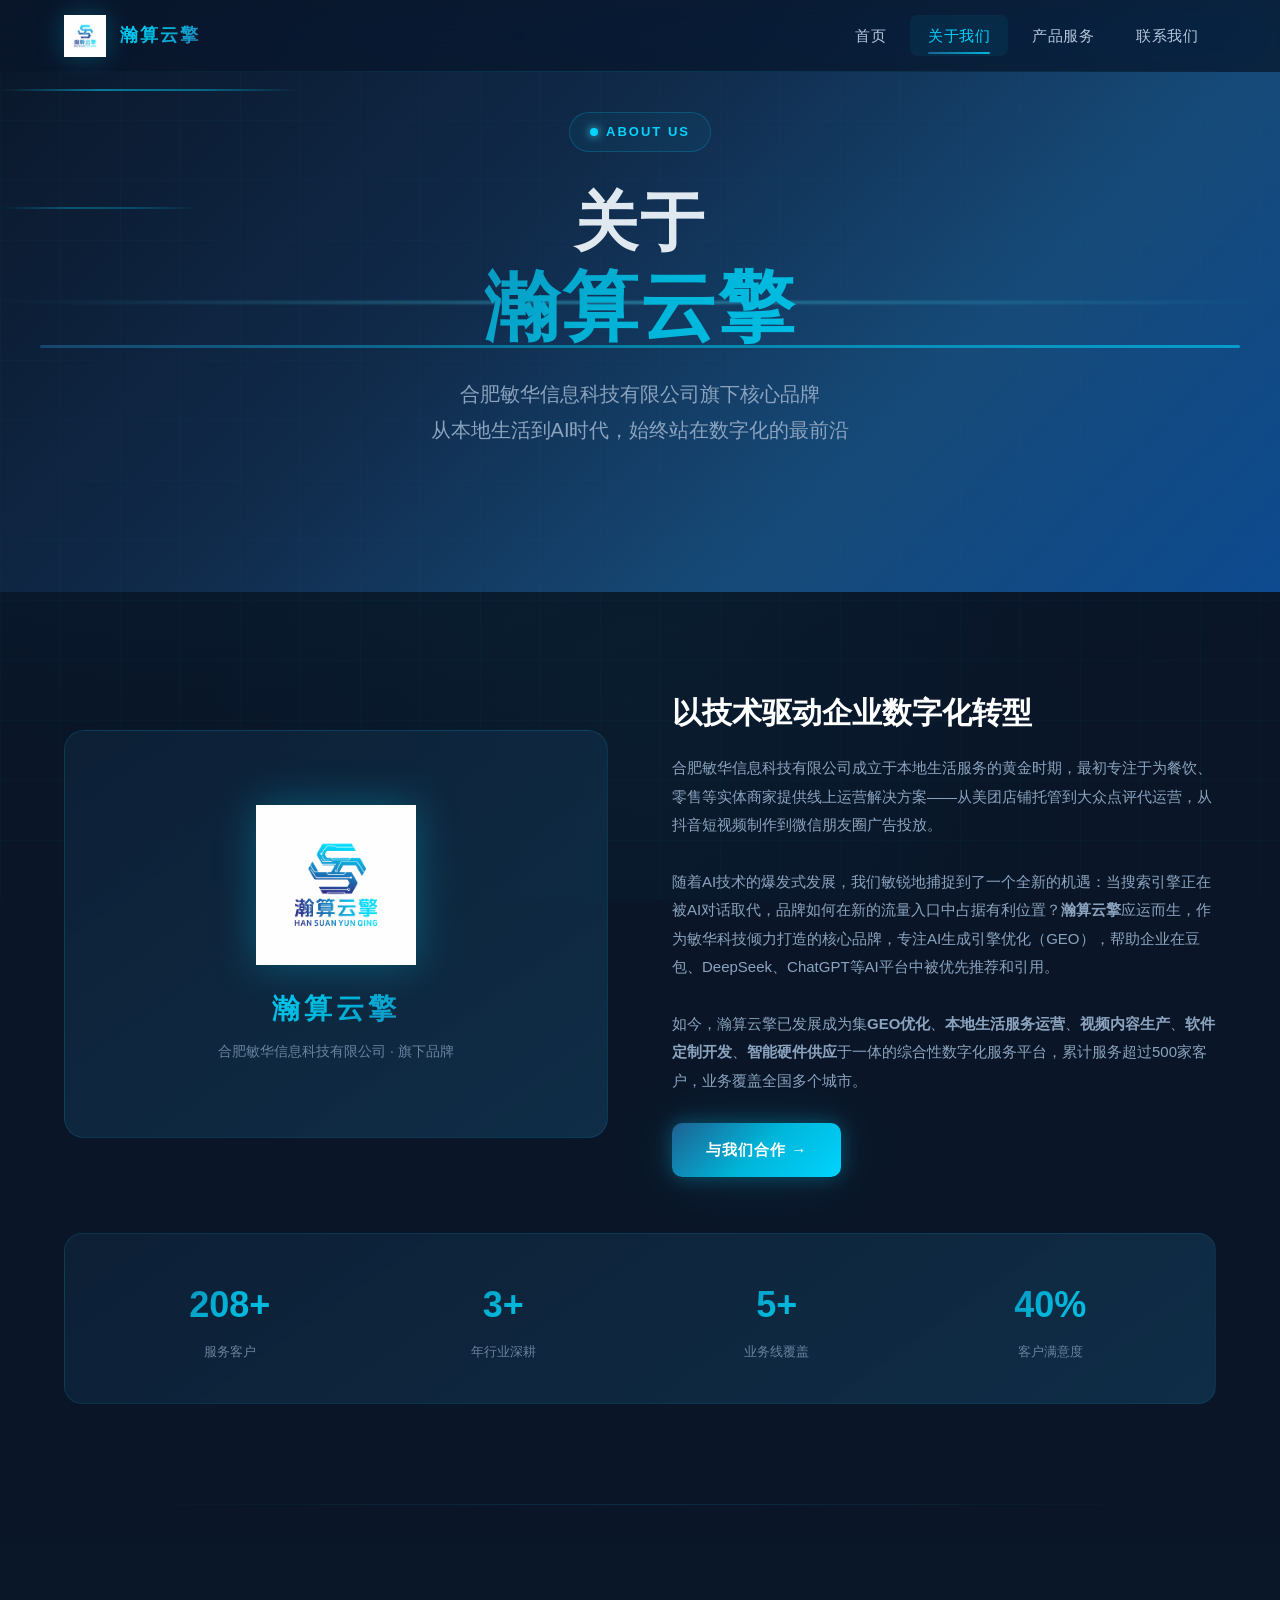
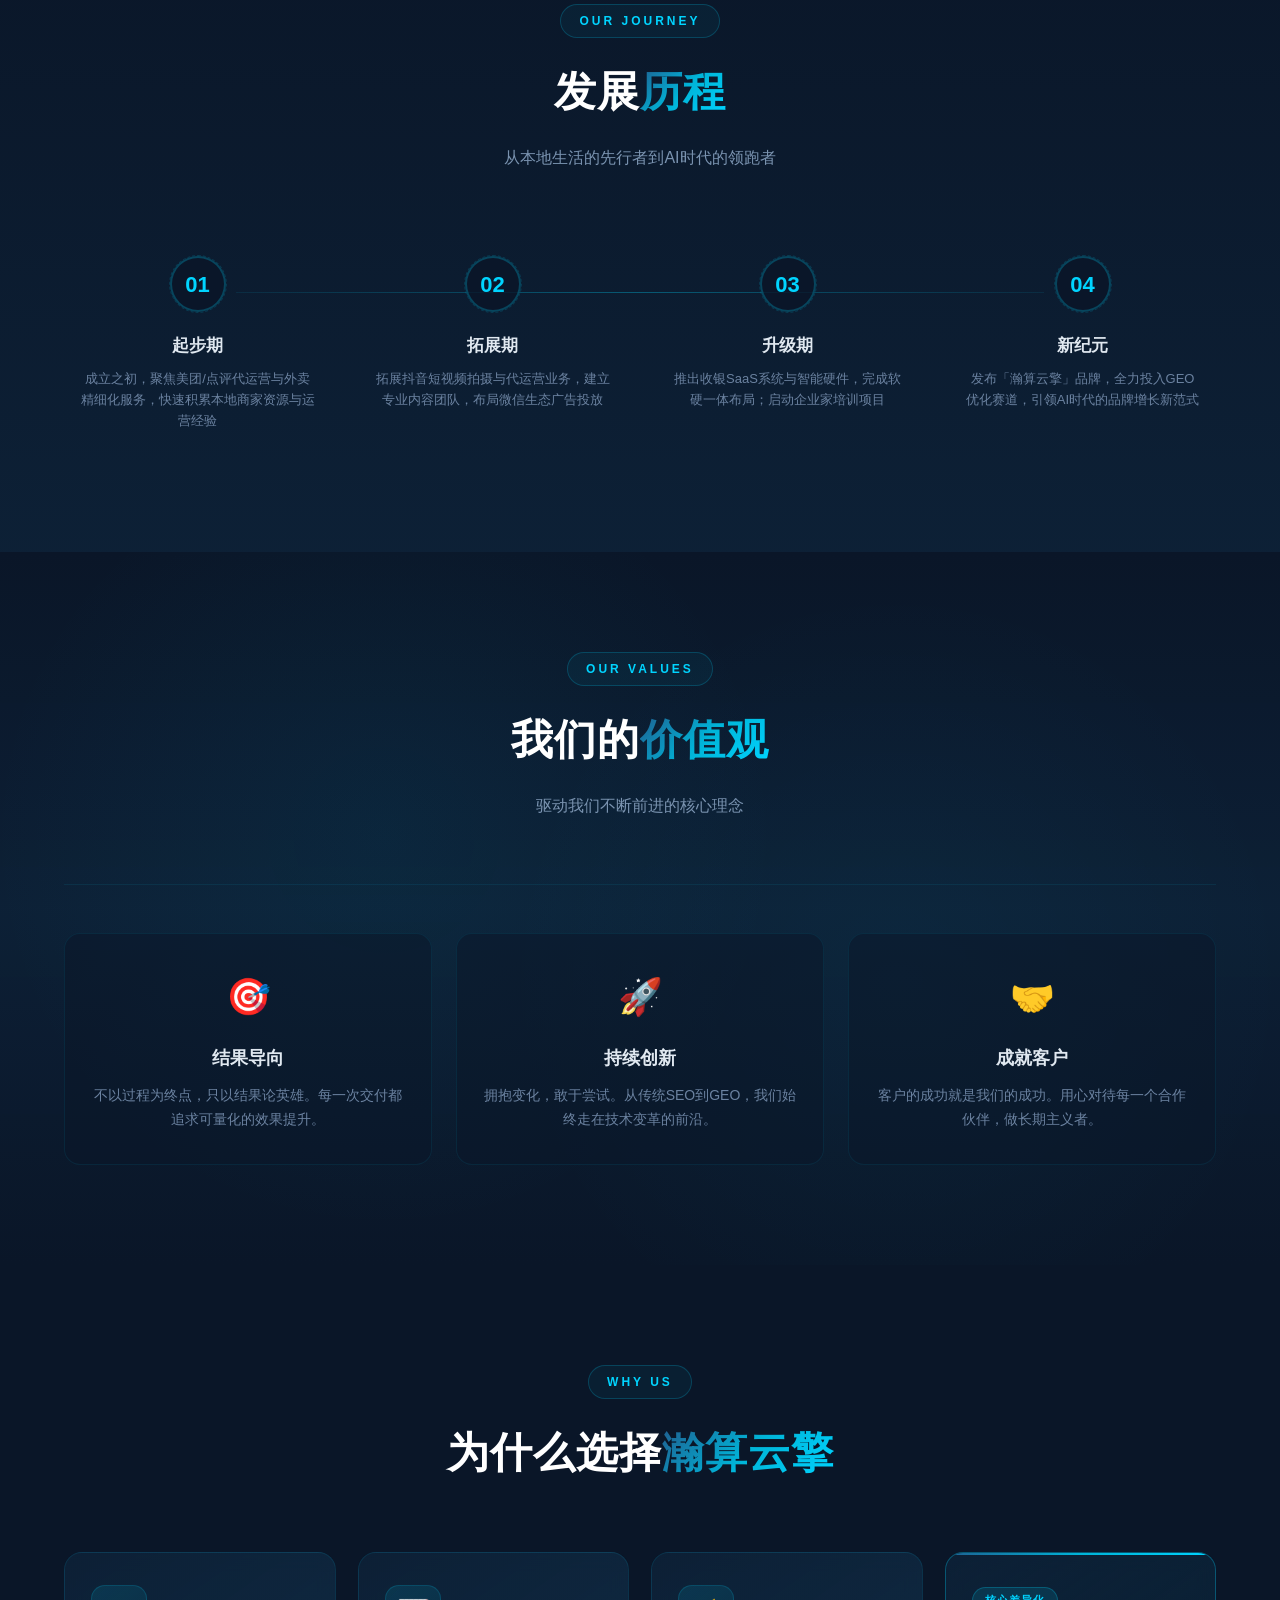
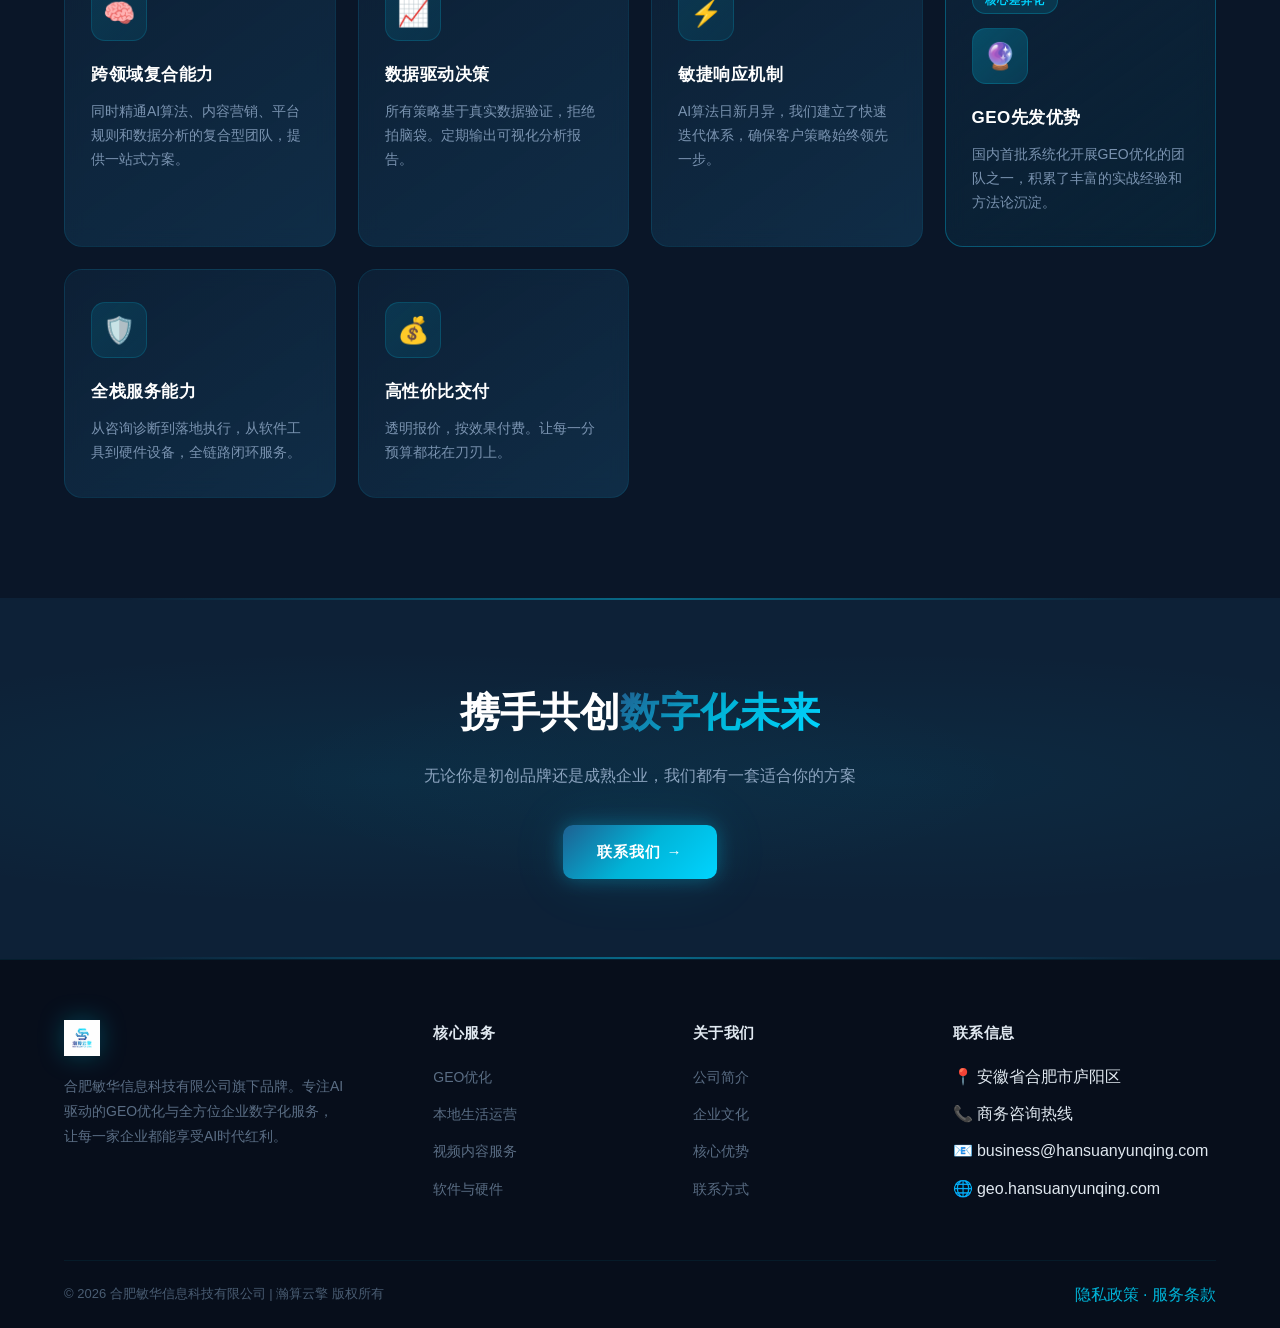
==== about.html @ 736f1396 "feat: 瀚算云擎官网 v2 - 渐变蓝科技感全面重构" ====
<!DOCTYPE html>
<html lang="zh-CN">
<head>
  <meta charset="UTF-8">
  <meta name="viewport" content="width=device-width, initial-scale=1.0">
  <title>关于我们 - 瀚算云擎 | 合肥敏华信息科技有限公司</title>
  <meta name="description" content="了解瀚算云擎——合肥敏华信息科技旗下品牌，专注GEO优化与数字化服务，深耕本地生活服务8年+。">
  <link rel="stylesheet" href="styles.css">
</head>
<body>

<!-- ========== 导航栏 ========== -->
<nav class="navbar" id="navbar">
  <div class="nav-inner">
    <a href="index.html" class="logo-group">
      <img src="logo.jpg" alt="瀚算云擎LOGO" class="logo-img">
      <span class="logo-text">瀚算云擎</span>
    </a>
    <ul class="nav-links" id="navLinks">
      <li><a href="index.html">首页</a></li>
      <li><a href="about.html" class="active">关于我们</a></li>
      <li><a href="services.html">产品服务</a></li>
      <li><a href="contact.html">联系我们</a></li>
    </ul>
    <button class="mobile-toggle" id="mobileToggle" aria-label="菜单">
      <span></span><span></span><span></span>
    </button>
  </div>
</nav>

<!-- ========== 页面 Hero ========== -->
<section class="hero" style="min-height:50vh;padding-top:var(--nav-height);padding-bottom:60px;">
  <div class="hero-beam"></div><div class="hero-beam"></div>
  <div class="hero-scanline"></div>
  <div class="container hero-content">
    <div class="hero-badge">About Us</div>
    <h1 class="hero-title">关于<span class="highlight">瀚算云擎</span></h1>
    <p class="hero-subtitle">合肥敏华信息科技有限公司旗下核心品牌<br>从本地生活到AI时代，始终站在数字化的最前沿</p>
  </div>
</section>

<!-- ========== 公司介绍 ========== -->
<section class="section">
  <div class="container">
    <div class="about-intro animate-in">
      <!-- 品牌视觉 -->
      <div class="about-visual">
        <div class="about-logo-display">
          <img src="logo.jpg" alt="瀚算云擎LOGO" class="about-logo-img">
          <div class="about-brand-name">瀚算云擎</div>
          <p class="about-company">合肥敏华信息科技有限公司 · 旗下品牌</p>
        </div>
      </div>

      <!-- 公司介绍文字 -->
      <div class="about-text">
        <h3>以技术驱动企业<span>数字化转型</span></h3>
        <p>合肥敏华信息科技有限公司成立于本地生活服务的黄金时期，最初专注于为餐饮、零售等实体商家提供线上运营解决方案——从美团店铺托管到大众点评代运营，从抖音短视频制作到微信朋友圈广告投放。</p>
        <p>随着AI技术的爆发式发展，我们敏锐地捕捉到了一个全新的机遇：当搜索引擎正在被AI对话取代，品牌如何在新的流量入口中占据有利位置？<strong>瀚算云擎</strong>应运而生，作为敏华科技倾力打造的核心品牌，专注AI生成引擎优化（GEO），帮助企业在豆包、DeepSeek、ChatGPT等AI平台中被优先推荐和引用。</p>
        <p>如今，瀚算云擎已发展成为集<strong>GEO优化</strong>、<strong>本地生活服务运营</strong>、<strong>视频内容生产</strong>、<strong>软件定制开发</strong>、<strong>智能硬件供应</strong>于一体的综合性数字化服务平台，累计服务超过500家客户，业务覆盖全国多个城市。</p>
        <a href="contact.html" class="btn btn-primary">与我们合作 →</a>
      </div>
    </div>

    <!-- 核心优势数据 -->
    <div class="data-bar animate-in">
      <div class="data-item">
        <div class="data-num">500+</div>
        <div class="data-label">服务客户</div>
      </div>
      <div class="data-item">
        <div class="data-num">8+</div>
        <div class="data-label">年行业深耕</div>
      </div>
      <div class="data-item">
        <div class="data-num">12+</div>
        <div class="data-label">业务线覆盖</div>
      </div>
      <div class="data-item">
        <div class="data-num">98%</div>
        <div class="data-label">客户满意度</div>
      </div>
    </div>
  </div>
</section>

<!-- === 发展历程 === -->
<section class="section process-section" id="history">
  <div class="container">
    <div class="section-header animate-in">
      <span class="section-tag">Our Journey</span>
      <h2 class="section-title">发展<span>历程</span></h2>
      <p class="section-desc">从本地生活的先行者到AI时代的领跑者</p>
    </div>

    <div class="process-steps animate-in">
      <div class="process-step">
        <div class="step-num"><span class="num-bg"></span>01</div>
        <h4>起步期</h4>
        <p>成立之初，聚焦美团/点评代运营与外卖精细化服务，快速积累本地商家资源与运营经验</p>
      </div>
      <div class="process-step">
        <div class="step-num"><span class="num-bg"></span>02</div>
        <h4>拓展期</h4>
        <p>拓展抖音短视频拍摄与代运营业务，建立专业内容团队，布局微信生态广告投放</p>
      </div>
      <div class="process-step">
        <div class="step-num"><span class="num-bg"></span>03</div>
        <h4>升级期</h4>
        <p>推出收银SaaS系统与智能硬件，完成软硬一体布局；启动企业家培训项目</p>
      </div>
      <div class="process-step">
        <div class="step-num"><span class="num-bg"></span>04</div>
        <h4>新纪元</h4>
        <p>发布「瀚算云擎」品牌，全力投入GEO优化赛道，引领AI时代的品牌增长新范式</p>
      </div>
    </div>
  </div>
</section>

<!-- === 企业文化 === -->
<section class="section geo-section" id="values">
  <div class="container">
    <div class="section-header animate-in">
      <span class="section-tag">Our Values</span>
      <h2 class="section-title">我们的<span>价值观</span></h2>
      <p class="section-desc">驱动我们不断前进的核心理念</p>
    </div>

    <div class="values-grid animate-in">
      <div class="value-card">
        <div class="value-icon">🎯</div>
        <h4>结果导向</h4>
        <p>不以过程为终点，只以结果论英雄。每一次交付都追求可量化的效果提升。</p>
      </div>
      <div class="value-card">
        <div class="value-icon">🚀</div>
        <h4>持续创新</h4>
        <p>拥抱变化，敢于尝试。从传统SEO到GEO，我们始终走在技术变革的前沿。</p>
      </div>
      <div class="value-card">
        <div class="value-icon">🤝</div>
        <h4>成就客户</h4>
        <p>客户的成功就是我们的成功。用心对待每一个合作伙伴，做长期主义者。</p>
      </div>
    </div>
  </div>
</section>

<!-- === 团队优势 === -->
<section class="section business-section" id="advantage">
  <div class="container">
    <div class="section-header animate-in">
      <span class="section-tag">Why Us</span>
      <h2 class="section-title">为什么选择<span>瀚算云擎</span></h2>
    </div>

    <div class="business-grid animate-in">
      <div class="business-card">
        <div class="card-icon">🧠</div>
        <h3>跨领域复合能力</h3>
        <p>同时精通AI算法、内容营销、平台规则和数据分析的复合型团队，提供一站式方案。</p>
      </div>
      <div class="business-card">
        <div class="card-icon">📈</div>
        <h3>数据驱动决策</h3>
        <p>所有策略基于真实数据验证，拒绝拍脑袋。定期输出可视化分析报告。</p>
      </div>
      <div class="business-card">
        <div class="card-icon">⚡</div>
        <h3>敏捷响应机制</h3>
        <p>AI算法日新月异，我们建立了快速迭代体系，确保客户策略始终领先一步。</p>
      </div>
      <div class="business-card core-business">
        <span class="core-badge">核心差异化</span>
        <div class="card-icon">🔮</div>
        <h3>GEO先发优势</h3>
        <p>国内首批系统化开展GEO优化的团队之一，积累了丰富的实战经验和方法论沉淀。</p>
      </div>
      <div class="business-card">
        <div class="card-icon">🛡️</div>
        <h3>全栈服务能力</h3>
        <p>从咨询诊断到落地执行，从软件工具到硬件设备，全链路闭环服务。</p>
      </div>
      <div class="business-card">
        <div class="card-icon">💰</div>
        <h3>高性价比交付</h3>
        <p>透明报价，按效果付费。让每一分预算都花在刀刃上。</p>
      </div>
    </div>
  </div>
</section>

<!-- CTA -->
<section class="cta-banner">
  <div class="cta-beam"></div>
  <div class="cta-beam bottom"></div>
  <div class="container">
    <h2 class="cta-title">携手共创<span>数字化未来</span></h2>
    <p class="cta-desc">无论你是初创品牌还是成熟企业，我们都有一套适合你的方案</p>
    <a href="contact.html" class="btn btn-primary">联系我们 →</a>
  </div>
</section>

<!-- 页脚 -->
<footer class="footer">
  <div class="container">
    <div class="footer-grid">
      <div class="footer-brand">
        <a href="index.html" class="logo-group">
          <img src="logo.jpg" alt="瀚算云擎LOGO" class="logo-img" style="height:36px;">
        </a>
        <p>合肥敏华信息科技有限公司旗下品牌。专注AI驱动的GEO优化与全方位企业数字化服务，让每一家企业都能享受AI时代红利。</p>
      </div>
      <div class="footer-col">
        <h4>核心服务</h4>
        <ul>
          <li><a href="services.html#geo">GEO优化</a></li>
          <li><a href="services.html#local">本地生活运营</a></li>
          <li><a href="services.html#video">视频内容服务</a></li>
          <li><a href="services.html#software">软件与硬件</a></li>
        </ul>
      </div>
      <div class="footer-col">
        <h4>关于我们</h4>
        <ul>
          <li><a href="about.html">公司简介</a></li>
          <li><a href="about.html#values">企业文化</a></li>
          <li><a href="about.html#advantage">核心优势</a></li>
          <li><a href="contact.html">联系方式</a></li>
        </ul>
      </div>
      <div class="footer-col">
        <h4>联系信息</h4>
        <ul>
          <li>📍 安徽省合肥市庐阳区</li>
          <li>📞 商务咨询热线</li>
          <li>📧 business@hansuanyunqing.com</li>
          <li>🌐 geo.hansuanyunqing.com</li>
        </ul>
      </div>
    </div>
    <div class="footer-bottom">
      <p>&copy; 2026 合肥敏华信息科技有限公司 | 瀚算云擎 版权所有</p>
      <a href="contact.html">隐私政策 · 服务条款</a>
    </div>
  </div>
</footer>

<script src="script.js"></script>
</body>
</html>
---- styles.css ----
/* ============================================
   瀚算云擎 - 科技感渐变蓝主题样式
   合肥敏华信息科技有限公司 旗下品牌
   ============================================ */

/* === CSS Variables === */
:root {
  /* 主色系 - 渐变蓝（匹配LOGO） */
  --blue-deep: #0a1628;
  --blue-dark: #0d2137;
  --blue-mid: #143d5c;
  --blue-primary: #1e6091;
  --blue-bright: #2980b9;
  --cyan: #00b4d8;
  --cyan-light: #00d4ff;
  --cyan-glow: #48e5ff;

  /* 渐变色 */
  --gradient-main: linear-gradient(135deg, #0d2137 0%, #143d5c 30%, #1e6091 60%, #00b4d8 100%);
  --gradient-hero: linear-gradient(135deg, #0a1628 0%, #102a4a 40%, #164a78 70%, #0d4a8f 100%);
  --gradient-accent: linear-gradient(135deg, #1e6091, #00b4d8, #00d4ff);
  --gradient-card: linear-gradient(145deg, rgba(13,33,55,0.9) 0%, rgba(20,61,92,0.6) 100%);
  --gradient-border: linear-gradient(135deg, rgba(0,180,216,0.4), rgba(0,212,255,0.15), rgba(30,96,145,0.4));
  --gradient-text: linear-gradient(135deg, #00d4ff, #00b4d8, #2980b9);

  /* 光效 */
  --glow-cyan: 0 0 20px rgba(0,212,255,0.3), 0 0 60px rgba(0,212,255,0.1);
  --glow-blue: 0 0 25px rgba(30,96,145,0.4), 0 0 80px rgba(30,96,145,0.15);
  --glow-strong: 0 0 30px rgba(0,212,255,0.5), 0 0 80px rgba(0,180,216,0.3);

  /* 布局 */
  --max-width: 1200px;
  --nav-height: 72px;
  --section-padding: 100px 0;

  /* 字体 */
  --font-cn: 'PingFang SC', 'Microsoft YaHei', 'Noto Sans SC', sans-serif;
  --font-en: 'Inter', 'SF Pro Display', -apple-system, sans-serif;
}

/* === Reset & Base === */
*, *::before, *::after { margin: 0; padding: 0; box-sizing: border-box; }

html {
  scroll-behavior: smooth;
  font-size: 16px;
}

body {
  font-family: var(--font-cn);
  background-color: var(--blue-deep);
  color: #e0e8f0;
  line-height: 1.7;
  overflow-x: hidden;
  position: relative;
}

/* 背景科技网格 */
body::before {
  content: '';
  position: fixed;
  top: 0; left: 0; width: 100%; height: 100%;
  background:
    radial-gradient(ellipse at 20% 50%, rgba(0,180,216,0.04) 0%, transparent 50%),
    radial-gradient(ellipse at 80% 20%, rgba(30,96,145,0.05) 0%, transparent 50%),
    radial-gradient(ellipse at 50% 80%, rgba(0,212,255,0.03) 0%, transparent 50%);
  pointer-events: none;
  z-index: 0;
}

/* 网格线背景 */
body::after {
  content: '';
  position: fixed;
  top: 0; left: 0; width: 100%; height: 100%;
  background-image:
    linear-gradient(rgba(0,180,216,0.03) 1px, transparent 1px),
    linear-gradient(90deg, rgba(0,180,216,0.03) 1px, transparent 1px);
  background-size: 60px 60px;
  pointer-events: none;
  z-index: 0;
}

a { text-decoration: none; color: inherit; transition: all 0.3s ease; }
ul, ol { list-style: none; }
img { max-width: 100%; display: block; }

.container {
  max-width: var(--max-width);
  margin: 0 auto;
  padding: 0 24px;
  position: relative;
  z-index: 1;
}

/* === 流光线条动画 === */
@keyframes flowLine {
  0% { transform: translateX(-100%); opacity: 0; }
  10% { opacity: 1; }
  90% { opacity: 1; }
  100% { transform: translateX(200vw); opacity: 0; }
}

@keyframes pulseGlow {
  0%, 100% { box-shadow: var(--glow-cyan); }
  50% { box-shadow: var(--glow-strong); }
}

@keyframes floatUp {
  0%, 100% { transform: translateY(0); }
  50% { transform: translateY(-12px); }
}

@keyframes shimmer {
  0% { background-position: -200% center; }
  100% { background-position: 200% center; }
}

@keyframes rotateSlow {
  from { transform: rotate(0deg); }
  to { transform: rotate(360deg); }
}

@keyframes scanline {
  0% { top: -10%; }
  100% { top: 110%; }
}

@keyframes particleFloat {
  0%, 100% { transform: translate(0, 0) scale(1); opacity: 0.4; }
  25% { transform: translate(10px, -20px) scale(1.1); opacity: 0.8; }
  50% { transform: translate(-5px, -35px) scale(0.9); opacity: 0.5; }
  75% { transform: translate(15px, -15px) scale(1.05); opacity: 0.7; }
}

@keyframes borderGlow {
  0%, 100% { border-color: rgba(0,180,216,0.3); }
  50% { border-color: rgba(0,212,255,0.6); }
}

@keyframes textReveal {
  from { clip-path: inset(0 100% 0 0); opacity: 0; }
  to { clip-path: inset(0 0 0 0); opacity: 1; }
}

@keyframes fadeInUp {
  from { opacity: 0; transform: translateY(40px); }
  to { opacity: 1; transform: translateY(0); }
}

@keyframes beamMove {
  0% { left: -5%; top: 0; }
  25% { left: 45%; top: 10%; }
  50% { left: 85%; top: -5%; }
  75% { left: 55%; top: 15%; }
  100% { left: -5%; top: 0; }
}

/* === 导航栏 === */
.navbar {
  position: fixed;
  top: 0; left: 0; right: 0;
  height: var(--nav-height);
  z-index: 1000;
  backdrop-filter: blur(20px) saturate(1.5);
  -webkit-backdrop-filter: blur(20px) saturate(1.5);
  background: rgba(10,22,40,0.75);
  border-bottom: 1px solid transparent;
  border-image: linear-gradient(90deg, transparent, rgba(0,180,216,0.2), transparent) 1;
  transition: all 0.4s ease;
}

.navbar.scrolled {
  background: rgba(10,22,40,0.92);
  border-bottom-color: rgba(0,180,216,0.15);
  box-shadow: 0 4px 30px rgba(0,0,0,0.3), 0 0 20px rgba(0,180,216,0.05);
}

.nav-inner {
  max-width: var(--max-width);
  margin: 0 auto;
  padding: 0 24px;
  height: 100%;
  display: flex;
  align-items: center;
  justify-content: space-between;
}

.logo-group {
  display: flex;
  align-items: center;
  gap: 14px;
}

.logo-img {
  height: 42px;
  width: auto;
  filter: drop-shadow(0 0 12px rgba(0,212,255,0.25));
  transition: filter 0.3s ease;
}
.logo-img:hover { filter: drop-shadow(0 0 20px rgba(0,212,255,0.5)); }

.logo-text {
  font-size: 18px;
  font-weight: 700;
  letter-spacing: 2px;
  background: var(--gradient-text);
  -webkit-background-clip: text;
  -webkit-text-fill-color: transparent;
  background-clip: text;
}

.nav-links {
  display: flex;
  gap: 6px;
  align-items: center;
}

.nav-links li a {
  display: block;
  padding: 8px 18px;
  border-radius: 8px;
  font-size: 15px;
  font-weight: 500;
  color: #b8c8dc;
  position: relative;
  letter-spacing: 0.5px;
  transition: all 0.3s ease;
}

.nav-links li a:hover,
.nav-links li a.active {
  color: var(--cyan-light);
  background: rgba(0,180,216,0.08);
}

.nav-links li a.active::after {
  content: '';
  position: absolute;
  bottom: 2px; left: 18px; right: 18px;
  height: 2px;
  background: var(--gradient-accent);
  border-radius: 1px;
  animation: shimmer 2s ease-in-out infinite;
  background-size: 200% auto;
}

.mobile-toggle {
  display: none;
  flex-direction: column;
  gap: 5px;
  cursor: pointer;
  padding: 8px;
  border: none;
  background: none;
}
.mobile-toggle span {
  display: block;
  width: 24px;
  height: 2px;
  background: var(--cyan);
  border-radius: 2px;
  transition: all 0.3s ease;
}

/* === Hero 区域 === */
.hero {
  min-height: 100vh;
  display: flex;
  align-items: center;
  position: relative;
  overflow: hidden;
  padding-top: var(--nav-height);
  background: var(--gradient-hero);
}

/* 流光束效果 */
.hero-beam {
  position: absolute;
  width: 300px;
  height: 2px;
  background: linear-gradient(90deg, transparent, var(--cyan-light), var(--cyan), transparent);
  filter: blur(0.5px);
  opacity: 0.5;
  animation: beamMove 12s ease-in-out infinite;
  z-index: 0;
}
.hero-beam:nth-child(2) {
  width: 200px; top: 20%; animation-delay: -4s; animation-duration: 15s; opacity: 0.3;
}
.hero-beam:nth-child(3) {
  width: 250px; top: 60%; animation-delay: -8s; animation-duration: 18s; opacity: 0.25;
}

/* 扫描线 */
.hero-scanline {
  position: absolute;
  left: 0; width: 100%; height: 3px;
  background: linear-gradient(90deg, transparent, var(--cyan-glow), transparent);
  filter: blur(1px);
  opacity: 0.4;
  animation: scanline 4s linear infinite;
  z-index: 0;
}

/* 浮动粒子 */
.hero-particles {
  position: absolute;
  inset: 0;
  overflow: hidden;
  z-index: 0;
}
.particle {
  position: absolute;
  width: 3px; height: 3px;
  background: var(--cyan-light);
  border-radius: 50%;
  box-shadow: 0 0 6px var(--cyan-glow);
  animation: particleFloat 6s ease-in-out infinite;
}
.particle:nth-child(1)  { left: 10%; top: 20%; animation-delay: 0s;   width: 4px; height: 4px; }
.particle:nth-child(2)  { left: 25%; top: 65%; animation-delay: -1s;  width: 2px; height: 2px; }
.particle:nth-child(3)  { left: 45%; top: 15%; animation-delay: -2s;  width: 3px; height: 3px; }
.particle:nth-child(4)  { left: 65%; top: 55%; animation-delay: -3s;  width: 5px; height: 5px; }
.particle:nth-child(5)  { left: 80%; top: 30%; animation-delay: -4s;  width: 2px; height: 2px; }
.particle:nth-child(6)  { left: 15%; top: 80%; animation-delay: -2.5s;width: 3px; height: 3px; }
.particle:nth-child(7)  { left: 55%; top: 75%; animation-delay: -1.5s;width: 4px; height: 4px; }
.particle:nth-child(8)  { left: 90%; top: 60%; animation-delay: -0.5s;width: 2px; height: 2px; }
.particle:nth-child(9)  { left: 35%; top: 40%; animation-delay: -3.5s;width: 3px; height: 3px; }
.particle:nth-child(10){ left: 70%; top: 10%; animation-delay: -4.5s;width: 4px; height: 4px; }

.hero-content {
  position: relative;
  z-index: 2;
  text-align: center;
  padding: 40px 0;
  width: 100%;
}

.hero-badge {
  display: inline-flex;
  align-items: center;
  gap: 8px;
  padding: 8px 20px;
  border-radius: 50px;
  border: 1px solid rgba(0,180,216,0.25);
  background: rgba(0,180,216,0.06);
  color: var(--cyan-light);
  font-size: 13px;
  font-weight: 600;
  letter-spacing: 2px;
  text-transform: uppercase;
  margin-bottom: 32px;
  animation: fadeInUp 0.8s ease;
}
.hero-badge::before {
  content: '';
  width: 8px; height: 8px;
  background: var(--cyan-light);
  border-radius: 50%;
  box-shadow: 0 0 10px var(--cyan-glow);
  animation: pulseGlow 2s infinite;
}

.hero-title {
  font-size: clamp(36px, 5.5vw, 64px);
  font-weight: 800;
  line-height: 1.2;
  margin-bottom: 24px;
  letter-spacing: 2px;
  animation: fadeInUp 0.8s ease 0.15s both;
}
.hero-title .highlight {
  display: block;
  background: var(--gradient-accent);
  -webkit-background-clip: text;
  -webkit-text-fill-color: transparent;
  background-clip: text;
  font-size: clamp(44px, 6.5vw, 76px);
  position: relative;
}
.hero-title .highlight::after {
  content: '';
  position: absolute;
  bottom: 4px; left: 0; right: 0;
  height: 3px;
  background: var(--gradient-accent);
  border-radius: 2px;
  opacity: 0.6;
}

.hero-subtitle {
  font-size: clamp(16px, 1.8vw, 20px);
  color: #8ba3be;
  max-width: 650px;
  margin: 0 auto 44px;
  line-height: 1.8;
  animation: fadeInUp 0.8s ease 0.3s both;
}

.hero-buttons {
  display: flex;
  gap: 18px;
  justify-content: center;
  flex-wrap: wrap;
  animation: fadeInUp 0.8s ease 0.45s both;
}

/* 按钮通用样式 */
.btn {
  display: inline-flex;
  align-items: center;
  gap: 10px;
  padding: 14px 34px;
  border-radius: 10px;
  font-size: 15px;
  font-weight: 600;
  cursor: pointer;
  transition: all 0.35s ease;
  border: none;
  position: relative;
  overflow: hidden;
  letter-spacing: 1px;
}

.btn-primary {
  background: var(--gradient-accent);
  color: #fff;
  box-shadow: var(--glow-cyan);
}
.btn-primary:hover {
  transform: translateY(-3px);
  box-shadow: var(--glow-strong);
}
.btn-primary::before {
  content: '';
  position: absolute;
  top: 0; left: -100%; width: 100%; height: 100%;
  background: linear-gradient(90deg, transparent, rgba(255,255,255,0.15), transparent);
  transition: left 0.5s ease;
}
.btn-primary:hover::before { left: 100%; }

.btn-outline {
  background: transparent;
  color: var(--cyan-light);
  border: 1px solid rgba(0,180,216,0.4);
  backdrop-filter: blur(4px);
}
.btn-outline:hover {
  background: rgba(0,180,216,0.08);
  border-color: var(--cyan-light);
  transform: translateY(-3px);
  box-shadow: var(--glow-cyan);
}

/* Hero 底部装饰数据 */
.hero-stats {
  display: flex;
  justify-content: center;
  gap: 48px;
  margin-top: 64px;
  padding-top: 40px;
  border-top: 1px solid rgba(0,180,216,0.1);
  animation: fadeInUp 0.8s ease 0.6s both;
}
.stat-item { text-align: center; }
.stat-number {
  font-size: 38px;
  font-weight: 800;
  font-family: var(--font-en);
  background: var(--gradient-accent);
  -webkit-background-clip: text;
  -webkit-text-fill-color: transparent;
  background-clip: text;
  line-height: 1.2;
}
.stat-label {
  font-size: 13px;
  color: #6b82a0;
  margin-top: 4px;
  letter-spacing: 1px;
}

/* === Section 通用 === */
.section {
  padding: var(--section-padding);
  position: relative;
  z-index: 1;
}

.section-header {
  text-align: center;
  margin-bottom: 64px;
}

.section-tag {
  display: inline-block;
  padding: 6px 18px;
  border-radius: 50px;
  font-size: 12px;
  font-weight: 700;
  letter-spacing: 3px;
  text-transform: uppercase;
  color: var(--cyan-light);
  border: 1px solid rgba(0,180,216,0.25);
  background: rgba(0,180,216,0.06);
  margin-bottom: 18px;
}

.section-title {
  font-size: clamp(28px, 3.5vw, 42px);
  font-weight: 800;
  letter-spacing: 1px;
  margin-bottom: 16px;
  color: #fff;
}
.section-title span {
  background: var(--gradient-accent);
  -webkit-background-clip: text;
  -webkit-text-fill-color: transparent;
  background-clip: text;
}

.section-desc {
  font-size: 16px;
  color: #7a93b0;
  max-width: 600px;
  margin: 0 auto;
  line-height: 1.8;
}

/* === GEO 核心业务区 === */
.geo-section {
  background: linear-gradient(180deg, var(--blue-deep) 0%, rgba(13,33,55,0.95) 50%, var(--blue-deep) 100%);
  position: relative;
  overflow: hidden;
}
/* GEO 区背景网格增强 */
.geo-section::before {
  content: '';
  position: absolute;
  inset: 0;
  background:
    radial-gradient(circle at 30% 40%, rgba(0,180,216,0.06) 0%, transparent 40%),
    radial-gradient(circle at 70% 60%, rgba(0,212,255,0.04) 0%, transparent 40%);
  pointer-events: none;
}

.geo-showcase {
  display: grid;
  grid-template-columns: 1fr 1fr;
  gap: 64px;
  align-items: center;
}

.geo-visual {
  position: relative;
  aspect-ratio: 4/3;
  border-radius: 20px;
  overflow: hidden;
  border: 1px solid rgba(0,180,216,0.2);
  background: var(--gradient-card);
  display: flex;
  align-items: center;
  justify-content: center;
  box-shadow: var(--glow-blue);
}
.geo-visual-inner {
  text-align: center;
  padding: 40px;
}
.geo-icon-circle {
  width: 140px; height: 140px;
  margin: 0 auto 28px;
  border-radius: 50%;
  border: 2px solid rgba(0,180,216,0.3);
  display: flex;
  align-items: center;
  justify-content: center;
  position: relative;
  animation: floatUp 4s ease-in-out infinite, pulseGlow 3s ease-in-out infinite;
}
.geo-icon-circle::before,
.geo-icon-circle::after {
  content: '';
  position: absolute;
  border-radius: 50%;
  border: 1px solid rgba(0,212,255,0.15);
}
.geo-icon-circle::before {
  width: 170px; height: 170px;
  animation: rotateSlow 15s linear infinite reverse;
}
.geo-icon-circle::after {
  width: 200px; height: 200px;
  animation: rotateSlow 20s linear infinite;
}
.geo-icon-text {
  font-size: 52px;
  font-weight: 900;
  background: var(--gradient-accent);
  -webkit-background-clip: text;
  -webkit-text-fill-color: transparent;
  background-clip: text;
  font-family: var(--font-en);
}
.geo-visual-title {
  font-size: 26px;
  font-weight: 700;
  color: #fff;
  margin-bottom: 8px;
}
.geo-visual-desc {
  font-size: 14px;
  color: #6b82a0;
}

.geo-info h3 {
  font-size: 34px;
  font-weight: 800;
  color: #fff;
  margin-bottom: 20px;
  line-height: 1.3;
}
.geo-info h3 span {
  background: var(--gradient-accent);
  -webkit-background-clip: text;
  -webkit-text-fill-color: transparent;
  background-clip: text;
}

.geo-info > p {
  font-size: 16px;
  color: #8ba3be;
  margin-bottom: 36px;
  line-height: 1.8;
}

.geo-features {
  display: grid;
  grid-template-columns: 1fr 1fr;
  gap: 18px;
}
.geo-feature-item {
  padding: 20px 22px;
  border-radius: 14px;
  border: 1px solid rgba(0,180,216,0.12);
  background: rgba(10,22,40,0.6);
  transition: all 0.35s ease;
}
.geo-feature-item:hover {
  border-color: rgba(0,180,216,0.35);
  background: rgba(0,180,216,0.06);
  transform: translateY(-4px);
  box-shadow: var(--glow-cyan);
}
.geo-feature-item .icon {
  font-size: 24px;
  margin-bottom: 10px;
}
.geo-feature-item h4 {
  font-size: 15px;
  font-weight: 700;
  color: #e0e8f0;
  margin-bottom: 6px;
}
.geo-feature-item p {
  font-size: 13px;
  color: #6b82a0;
  line-height: 1.6;
}

/* === 业务矩阵 === */
.business-section {
  background: var(--blue-deep);
}

.business-grid {
  display: grid;
  grid-template-columns: repeat(auto-fit, minmax(260px, 1fr));
  gap: 22px;
}

.business-card {
  position: relative;
  padding: 32px 26px;
  border-radius: 18px;
  border: 1px solid rgba(0,180,216,0.12);
  background: var(--gradient-card);
  backdrop-filter: blur(10px);
  transition: all 0.4s cubic-bezier(0.23,1,0.32,1);
  overflow: hidden;
}
.business-card::before {
  content: '';
  position: absolute;
  top: 0; left: 0; right: 0;
  height: 2px;
  background: var(--gradient-accent);
  opacity: 0;
  transition: opacity 0.4s ease;
}
.business-card:hover {
  border-color: rgba(0,180,216,0.35);
  transform: translateY(-8px);
  box-shadow: var(--glow-blue), 0 20px 40px rgba(0,0,0,0.2);
}
.business-card:hover::before { opacity: 1; }

.card-icon {
  width: 56px; height: 56px;
  border-radius: 14px;
  display: flex;
  align-items: center;
  justify-content: center;
  font-size: 26px;
  margin-bottom: 20px;
  background: linear-gradient(135deg, rgba(0,180,216,0.15), rgba(0,212,255,0.08));
  border: 1px solid rgba(0,180,216,0.2);
  transition: all 0.3s ease;
}
.business-card:hover .card-icon {
  background: linear-gradient(135deg, rgba(0,180,216,0.25), rgba(0,212,255,0.12));
  box-shadow: var(--glow-cyan);
  transform: scale(1.05);
}

.business-card h3 {
  font-size: 17px;
  font-weight: 700;
  color: #fff;
  margin-bottom: 10px;
  letter-spacing: 0.5px;
}

.business-card p {
  font-size: 14px;
  color: #7a93b0;
  line-height: 1.7;
}

/* 核心业务标记 */
.business-card.core-business {
  border-color: rgba(0,212,255,0.3);
  background: linear-gradient(145deg, rgba(13,33,55,0.95) 0%, rgba(0,180,216,0.08) 100%);
}
.business-card.core-business::before { opacity: 1; }
.business-card.core-business .card-icon {
  background: linear-gradient(135deg, rgba(0,180,216,0.3), rgba(0,212,255,0.15));
  animation: pulseGlow 3s infinite;
}
.core-badge {
  display: inline-block;
  padding: 3px 12px;
  border-radius: 50px;
  font-size: 11px;
  font-weight: 700;
  color: var(--cyan-light);
  background: rgba(0,180,216,0.15);
  border: 1px solid rgba(0,180,216,0.3);
  margin-bottom: 14px;
  letter-spacing: 1px;
}

/* === 流程/步骤 === */
.process-section {
  background: linear-gradient(180deg, var(--blue-deep) 0%, rgba(13,33,55,0.98) 100%);
  position: relative;
}
.process-section::before {
  content: '';
  position: absolute;
  top: 0; left: 50%;
  transform: translateX(-50%);
  width: 80%; height: 1px;
  background: linear-gradient(90deg, transparent, rgba(0,180,216,0.15), transparent);
}

.process-steps {
  display: grid;
  grid-template-columns: repeat(4, 1fr);
  gap: 28px;
  position: relative;
}
/* 连接线 */
.process-steps::before {
  content: '';
  position: absolute;
  top: 56px;
  left: calc(12.5% + 28px);
  right: calc(12.5% + 28px);
  height: 1px;
  background: linear-gradient(90deg, rgba(0,180,216,0.1), rgba(0,180,216,0.4), rgba(0,180,216,0.1));
}

.process-step {
  text-align: center;
  position: relative;
  padding: 20px 16px;
}
.step-num {
  width: 56px; height: 56px;
  border-radius: 50%;
  margin: 0 auto 20px;
  display: flex;
  align-items: center;
  justify-content: center;
  font-size: 22px;
  font-weight: 900;
  font-family: var(--font-en);
  color: var(--cyan-light);
  border: 2px solid rgba(0,180,216,0.3);
  background: rgba(10,22,40,0.8);
  position: relative;
  z-index: 2;
  transition: all 0.3s ease;
}
.process-step:hover .step-num {
  background: rgba(0,180,216,0.15);
  box-shadow: var(--glow-cyan);
  transform: scale(1.1);
}
.step-num .num-bg {
  position: absolute;
  inset: -3px;
  border-radius: 50%;
  border: 1px dashed rgba(0,180,216,0.2);
  animation: rotateSlow 20s linear infinite;
}

.process-step h4 {
  font-size: 17px;
  font-weight: 700;
  color: #e0e8f0;
  margin-bottom: 8px;
}
.process-step p {
  font-size: 13px;
  color: #6b82a0;
  line-height: 1.6;
}

/* === CTA横幅 === */
.cta-banner {
  padding: 80px 0;
  position: relative;
  overflow: hidden;
  background: var(--blue-dark);
  text-align: center;
}
.cta-banner::before {
  content: '';
  position: absolute;
  inset: 0;
  background:
    radial-gradient(ellipse at 30% 50%, rgba(0,180,216,0.07) 0%, transparent 50%),
    radial-gradient(ellipse at 70% 50%, rgba(0,212,255,0.05) 0%, transparent 50%);
}
.cta-beam {
  position: absolute;
  top: 0; left: 0; width: 100%; height: 2px;
  background: linear-gradient(90deg, transparent 10%, var(--cyan-light) 50%, transparent 90%);
  opacity: 0.4;
}
.cta-beam.bottom { top: auto; bottom: 0; }

.cta-banner .container { position: relative; z-index: 2; }
.cta-title {
  font-size: clamp(28px, 3.5vw, 40px);
  font-weight: 800;
  color: #fff;
  margin-bottom: 16px;
}
.cta-title span {
  background: var(--gradient-accent);
  -webkit-background-clip: text;
  -webkit-text-fill-color: transparent;
  background-clip: text;
}
.cta-desc {
  font-size: 16px;
  color: #8ba3be;
  margin-bottom: 36px;
  max-width: 520px;
  margin-left: auto;
  margin-right: auto;
}

/* === 关于我们 === */
.about-intro {
  display: grid;
  grid-template-columns: 1fr 1fr;
  gap: 64px;
  align-items: center;
}
.about-visual {
  position: relative;
  border-radius: 20px;
  overflow: hidden;
  border: 1px solid rgba(0,180,216,0.15);
  background: var(--gradient-card);
  aspect-ratio: 4/3;
  display: flex;
  align-items: center;
  justify-content: center;
}
.about-logo-display {
  text-align: center;
  padding: 40px;
}
.about-logo-img {
  width: 160px;
  margin: 0 auto 20px;
  filter: drop-shadow(0 0 20px rgba(0,212,255,0.3));
}
.about-brand-name {
  font-size: 28px;
  font-weight: 800;
  background: var(--gradient-text);
  -webkit-background-clip: text;
  -webkit-text-fill-color: transparent;
  background-clip: text;
  letter-spacing: 4px;
}
.about-company {
  font-size: 14px;
  color: #6b82a0;
  margin-top: 8px;
}

.about-text h3 {
  font-size: 30px;
  font-weight: 800;
  color: #fff;
  margin-bottom: 20px;
  line-height: 1.4;
}
.about-text > p {
  font-size: 15px;
  color: #8ba3be;
  line-height: 1.9;
  margin-bottom: 28px;
}

/* 价值观三栏 */
.values-grid {
  display: grid;
  grid-template-columns: repeat(3, 1fr);
  gap: 24px;
  margin-top: 56px;
  padding-top: 48px;
  border-top: 1px solid rgba(0,180,216,0.1);
}
.value-card {
  padding: 32px 26px;
  border-radius: 16px;
  border: 1px solid rgba(0,180,216,0.1);
  background: rgba(10,22,40,0.5);
  text-align: center;
  transition: all 0.3s ease;
}
.value-card:hover {
  border-color: rgba(0,180,216,0.3);
  background: rgba(0,180,216,0.05);
  transform: translateY(-4px);
}
.value-icon {
  font-size: 36px;
  margin-bottom: 16px;
}
.value-card h4 {
  font-size: 18px;
  font-weight: 700;
  color: #e0e8f0;
  margin-bottom: 10px;
}
.value-card p {
  font-size: 14px;
  color: #6b82a0;
  line-height: 1.7;
}

/* 数据展示条 */
.data-bar {
  display: grid;
  grid-template-columns: repeat(4, 1fr);
  gap: 24px;
  margin-top: 56px;
  padding: 40px;
  border-radius: 18px;
  border: 1px solid rgba(0,180,216,0.12);
  background: var(--gradient-card);
}
.data-item { text-align: center; }
.data-num {
  font-size: 36px;
  font-weight: 900;
  font-family: var(--font-en);
  background: var(--gradient-accent);
  -webkit-background-clip: text;
  -webkit-text-fill-color: transparent;
  background-clip: text;
}
.data-label {
  font-size: 13px;
  color: #6b82a0;
  margin-top: 6px;
}

/* === 产品服务详情 === */
.services-detail {
  display: flex;
  flex-direction: column;
  gap: 72px;
}

.service-block {
  display: grid;
  grid-template-columns: 1fr 1.2fr;
  gap: 56px;
  align-items: center;
  padding: 48px;
  border-radius: 20px;
  border: 1px solid rgba(0,180,216,0.1);
  background: rgba(10,22,40,0.4);
  transition: all 0.3s ease;
}
.service-block:hover {
  border-color: rgba(0,180,216,0.25);
  background: rgba(10,22,40,0.6);
}
.service-block.reverse {
  direction: rtl;
}
.service-block.reverse > * { direction: ltr; }

.service-visual {
  aspect-ratio: 16/10;
  border-radius: 14px;
  display: flex;
  align-items: center;
  justify-content: center;
  font-size: 64px;
  background: var(--gradient-card);
  border: 1px solid rgba(0,180,216,0.12);
  position: relative;
  overflow: hidden;
}
.service-visual::after {
  content: '';
  position: absolute;
  inset: 0;
  background: radial-gradient(circle at center, rgba(0,180,216,0.05), transparent 70%);
}

.service-detail h3 {
  font-size: 28px;
  font-weight: 800;
  color: #fff;
  margin-bottom: 14px;
}
.service-detail h3 .tag {
  font-size: 12px;
  padding: 3px 12px;
  border-radius: 50px;
  vertical-align: middle;
  margin-left: 10px;
  color: var(--cyan-light);
  background: rgba(0,180,216,0.12);
  border: 1px solid rgba(0,180,216,0.25);
  font-weight: 600;
}
.service-detail > p {
  font-size: 15px;
  color: #8ba3be;
  line-height: 1.8;
  margin-bottom: 24px;
}
.service-list {
  list-style: none;
  display: grid;
  grid-template-columns: 1fr 1fr;
  gap: 10px;
}
.service-list li {
  display: flex;
  align-items: center;
  gap: 10px;
  font-size: 14px;
  color: #a0b4cc;
  padding: 6px 0;
}
.service-list li::before {
  content: '';
  width: 6px; height: 6px;
  border-radius: 50%;
  background: var(--cyan);
  flex-shrink: 0;
  box-shadow: 0 0 6px rgba(0,180,216,0.4);
}

/* 套餐方案 */
.plans-grid {
  display: grid;
  grid-template-columns: repeat(3, 1fr);
  gap: 24px;
  margin-top: 64px;
}
.plan-card {
  border-radius: 18px;
  border: 1px solid rgba(0,180,216,0.12);
  background: var(--gradient-card);
  padding: 36px 28px;
  text-align: center;
  transition: all 0.35s ease;
  position: relative;
  overflow: hidden;
}
.plan-card:hover {
  transform: translateY(-6px);
  box-shadow: var(--glow-blue);
}
.plan-card.featured {
  border-color: rgba(0,180,216,0.35);
  background: linear-gradient(145deg, rgba(13,33,55,0.97) 0%, rgba(0,180,216,0.06) 100%);
}
.plan-card.featured::before {
  content: '推荐';
  position: absolute;
  top: 16px; right: -24px;
  background: var(--gradient-accent);
  color: #fff;
  font-size: 11px;
  font-weight: 700;
  padding: 4px 36px;
  transform: rotate(45deg);
  letter-spacing: 1px;
}
.plan-name {
  font-size: 20px;
  font-weight: 800;
  color: #fff;
  margin-bottom: 6px;
}
.plan-price {
  font-size: 38px;
  font-weight: 900;
  font-family: var(--font-en);
  background: var(--gradient-accent);
  -webkit-background-clip: text;
  -webkit-text-fill-color: transparent;
  background-clip: text;
  margin: 16px 0;
}
.plan-price span {
  font-size: 14px;
  font-weight: 400;
  -webkit-text-fill-color: #6b82a0;
}
.plan-features {
  list-style: none;
  text-align: left;
  margin: 24px 0 28px;
}
.plan-features li {
  padding: 8px 0;
  font-size: 14px;
  color: #a0b4cc;
  display: flex;
  align-items: center;
  gap: 10px;
  border-bottom: 1px solid rgba(0,180,216,0.06);
}
.plan-features li:last-child { border-bottom: none; }
.plan-features li .check {
  color: var(--cyan);
  font-weight: 700;
  flex-shrink: 0;
}

/* === 联系我们 === */
.contact-layout {
  display: grid;
  grid-template-columns: 400px 1fr;
  gap: 40px;
}

.contact-info-panel {
  border-radius: 18px;
  border: 1px solid rgba(0,180,216,0.12);
  background: var(--gradient-card);
  padding: 36px 28px;
  height: fit-content;
}
.contact-info-panel h3 {
  font-size: 22px;
  font-weight: 800;
  color: #fff;
  margin-bottom: 28px;
}
.contact-method {
  display: flex;
  align-items: flex-start;
  gap: 14px;
  padding: 16px 0;
  border-bottom: 1px solid rgba(0,180,216,0.08);
}
.contact-method:last-child { border-bottom: none; }
.contact-method .icon {
  width: 42px; height: 42px;
  border-radius: 10px;
  display: flex;
  align-items: center;
  justify-content: center;
  font-size: 18px;
  background: rgba(0,180,216,0.1);
  border: 1px solid rgba(0,180,216,0.15);
  flex-shrink: 0;
}
.contact-method h4 {
  font-size: 14px;
  font-weight: 700;
  color: #e0e8f0;
  margin-bottom: 4px;
}
.contact-method p {
  font-size: 13px;
  color: #7a93b0;
}

.contact-form-wrap {
  border-radius: 18px;
  border: 1px solid rgba(0,180,216,0.12);
  background: var(--gradient-card);
  padding: 36px;
}
.contact-form-wrap h3 {
  font-size: 22px;
  font-weight: 800;
  color: #fff;
  margin-bottom: 28px;
}

.form-row {
  display: grid;
  grid-template-columns: 1fr 1fr;
  gap: 18px;
}
.form-group {
  margin-bottom: 20px;
}
.form-group label {
  display: block;
  font-size: 13px;
  font-weight: 600;
  color: #8ba3be;
  margin-bottom: 8px;
  letter-spacing: 0.5px;
}
.form-group input,
.form-group select,
.form-group textarea {
  width: 100%;
  padding: 13px 16px;
  border-radius: 10px;
  border: 1px solid rgba(0,180,216,0.15);
  background: rgba(10,22,40,0.6);
  color: #e0e8f0;
  font-size: 14px;
  font-family: inherit;
  outline: none;
  transition: all 0.3s ease;
}
.form-group input:focus,
.form-group select:focus,
.form-group textarea:focus {
  border-color: var(--cyan);
  box-shadow: 0 0 0 3px rgba(0,180,216,0.1), var(--glow-cyan);
  background: rgba(10,22,40,0.9);
}
.form-group textarea {
  resize: vertical;
  min-height: 110px;
}
.form-group input::placeholder,
.form-group textarea::placeholder { color: #4a5d73; }
.form-submit {
  width: 100%;
  margin-top: 8px;
}

/* FAQ 折叠 */
.faq-section { margin-top: 72px; }
.faq-list { max-width: 800px; margin: 0 auto; }
.faq-item {
  border: 1px solid rgba(0,180,216,0.1);
  border-radius: 12px;
  margin-bottom: 12px;
  overflow: hidden;
  background: rgba(10,22,40,0.4);
  transition: all 0.3s ease;
}
.faq-item:hover { border-color: rgba(0,180,216,0.2); }
.faq-question {
  width: 100%;
  padding: 18px 22px;
  background: none;
  border: none;
  display: flex;
  align-items: center;
  justify-content: space-between;
  cursor: pointer;
  color: #e0e8f0;
  font-size: 15px;
  font-weight: 600;
  font-family: inherit;
  text-align: left;
  transition: all 0.3s ease;
}
.faq-question:hover { color: var(--cyan-light); }
.faq-q-icon {
  font-size: 20px;
  transition: transform 0.3s ease;
  color: var(--cyan);
  flex-shrink: 0;
  margin-left: 16px;
}
.faq-item.open .faq-q-icon { transform: rotate(45deg); }
.faq-answer {
  max-height: 0;
  overflow: hidden;
  transition: max-height 0.4s ease, padding 0.3s ease;
}
.faq-answer-inner {
  padding: 0 22px 20px;
  font-size: 14px;
  color: #7a93b0;
  line-height: 1.8;
}
.faq-item.open .faq-answer { max-height: 300px; }

/* === 页脚 === */
.footer {
  padding: 60px 0 0;
  border-top: 1px solid rgba(0,180,216,0.1);
  background: rgba(7,14,26,0.9);
  position: relative;
  z-index: 1;
}
.footer-grid {
  display: grid;
  grid-template-columns: 1.5fr 1fr 1fr 1.2fr;
  gap: 40px;
  padding-bottom: 48px;
}
.footer-brand .logo-group { margin-bottom: 18px; }
.footer-brand p {
  font-size: 14px;
  color: #5a6d84;
  line-height: 1.8;
  max-width: 280px;
}
.footer-col h4 {
  font-size: 15px;
  font-weight: 700;
  color: #e0e8f0;
  margin-bottom: 18px;
  letter-spacing: 0.5px;
}
.footer-col ul li {
  margin-bottom: 10px;
}
.footer-col ul li a {
  font-size: 14px;
  color: #5a6d84;
  transition: all 0.2s ease;
}
.footer-col ul li a:hover { color: var(--cyan-light); padding-left: 4px; }

.footer-bottom {
  border-top: 1px solid rgba(0,180,216,0.08);
  padding: 20px 0;
  display: flex;
  align-items: center;
  justify-content: space-between;
}
.footer-bottom p {
  font-size: 13px;
  color: #4a5d73;
}
.footer-bottom a {
  color: var(--cyan);
}

/* === 动画入场类 === */
.animate-in {
  opacity: 0;
  transform: translateY(30px);
  transition: all 0.7s cubic-bezier(0.23,1,0.32,1);
}
.animate-in.visible {
  opacity: 1;
  transform: translateY(0);
}

/* === 响应式 === */
@media (max-width: 1024px) {
  :root { --section-padding: 72px 0; }

  .geo-showcase,
  .about-intro,
  .service-block {
    grid-template-columns: 1fr;
    gap: 40px;
  }
  .service-block.reverse { direction: ltr; }

  .geo-visual { max-width: 480px; margin: 0 auto; }
  .about-visual { max-width: 480px; margin: 0 auto; }
  .service-visual { max-height: 320px; }

  .footer-grid { grid-template-columns: 1fr 1fr; gap: 32px; }

  .process-steps { grid-template-columns: repeat(2, 1fr); }
  .process-steps::before { display: none; }

  .plans-grid { grid-template-columns: 1fr; max-width: 420px; margin-left: auto; margin-right: auto; }
}

@media (max-width: 768px) {
  :root { --section-padding: 56px 0; }

  .mobile-toggle { display: flex; }
  .nav-links {
    display: none;
    position: absolute;
    top: var(--nav-height); left: 0; right: 0;
    background: rgba(10,22,40,0.97);
    backdrop-filter: blur(20px);
    flex-direction: column;
    padding: 20px 24px;
    gap: 4px;
    border-bottom: 1px solid rgba(0,180,216,0.1);
  }
  .nav-links.active { display: flex; }
  .nav-links li a { padding: 12px 16px; }

  .hero-title { font-size: 32px; }
  .hero-title .highlight { font-size: 40px; }
  .hero-stats { flex-wrap: wrap; gap: 28px; }

  .business-grid { grid-template-columns: 1fr; }

  .values-grid { grid-template-columns: 1fr; }
  .data-bar { grid-template-columns: repeat(2, 1fr); padding: 28px; }

  .contact-layout { grid-template-columns: 1fr; }

  .form-row { grid-template-columns: 1fr; }

  .service-list { grid-template-columns: 1fr; }

  .footer-grid { grid-template-columns: 1fr; text-align: center; }
  .footer-brand p { max-width: 100%; margin: 0 auto; }
  .footer-bottom { flex-direction: column; gap: 10px; text-align: center; }
}

@media (max-width: 480px) {
  .hero { min-height: auto; padding: calc(var(--nav-height) + 48px) 0 64px; }
  .hero-title { font-size: 26px; }
  .hero-title .highlight { font-size: 34px; }
  .hero-subtitle { font-size: 15px; }
  .btn { padding: 12px 24px; font-size: 14px; }

  .stat-number { font-size: 28px; }

  .geo-features { grid-template-columns: 1fr; }

  .process-steps { grid-template-columns: 1fr; gap: 16px; }

  .data-bar { grid-template-columns: 1fr 1fr; }
  .data-num { font-size: 28px; }

  .service-block { padding: 28px 20px; }
  .service-detail h3 { font-size: 22px; }
}
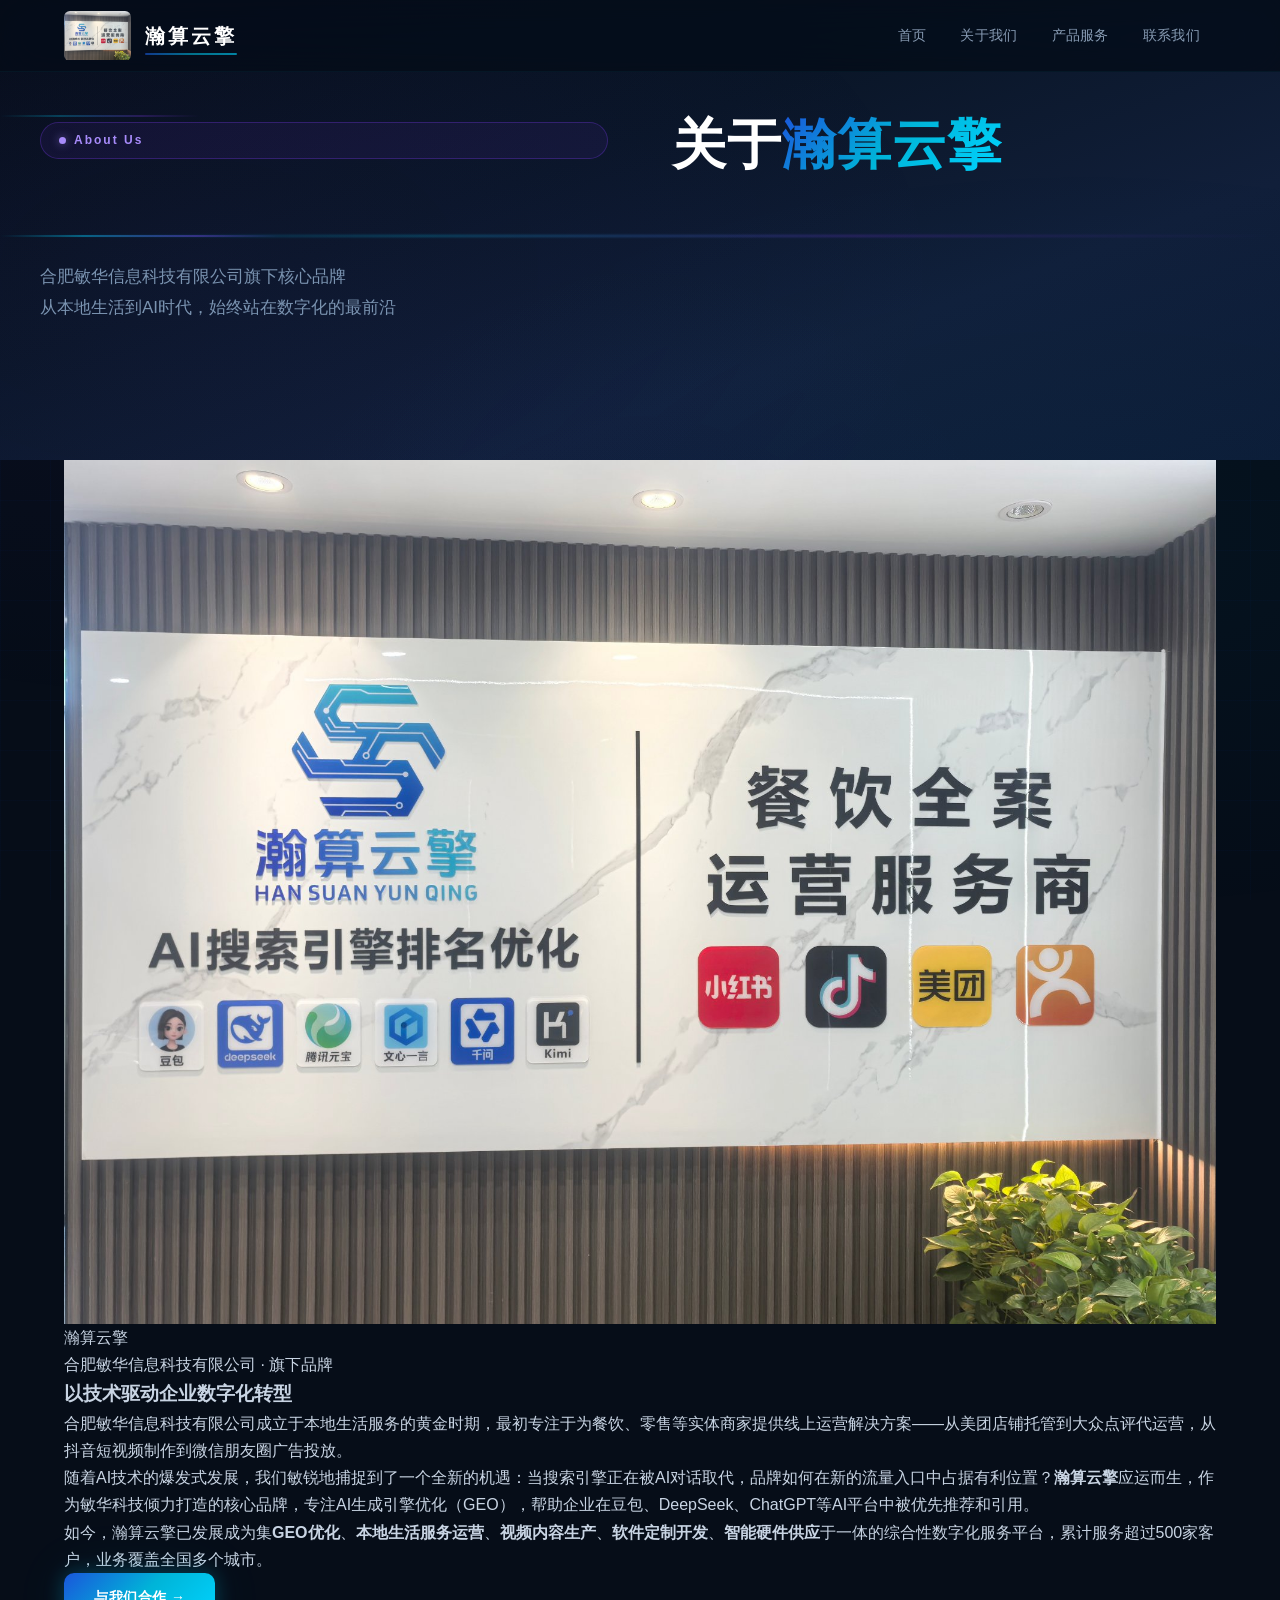
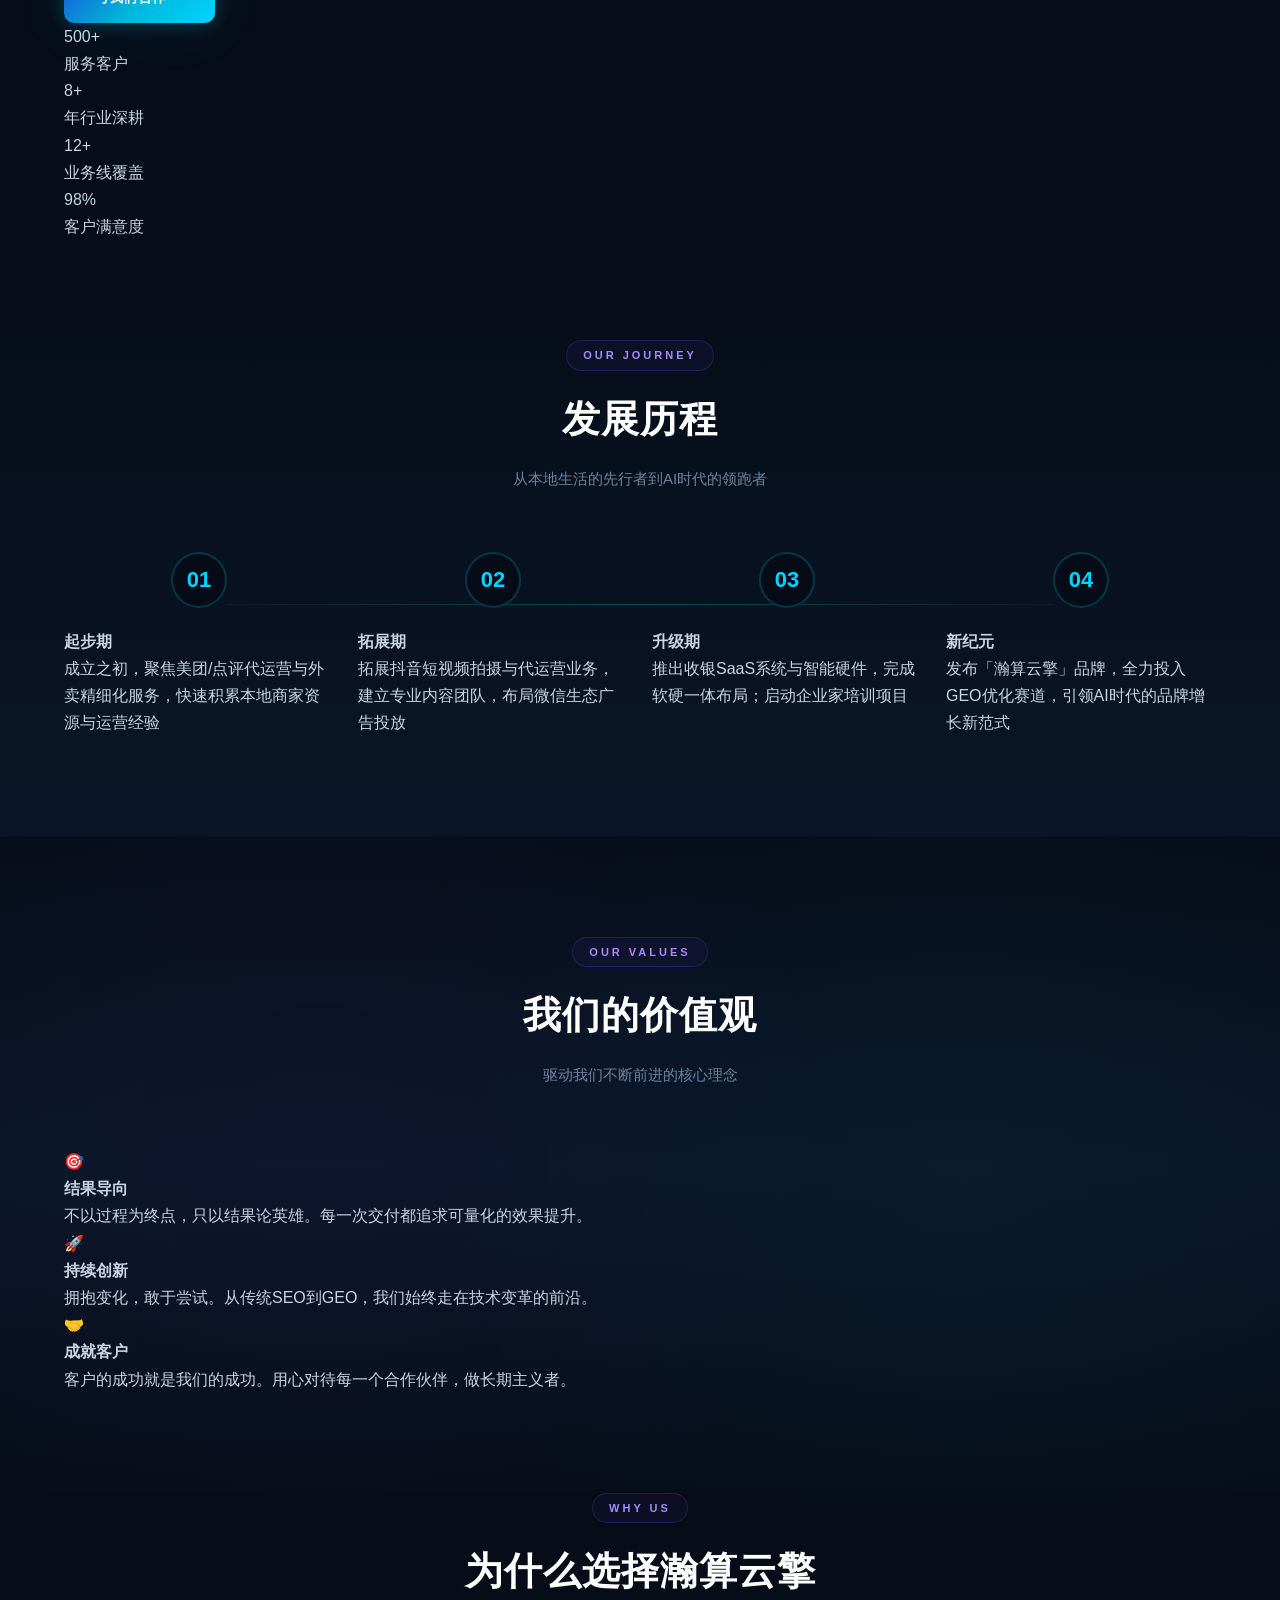
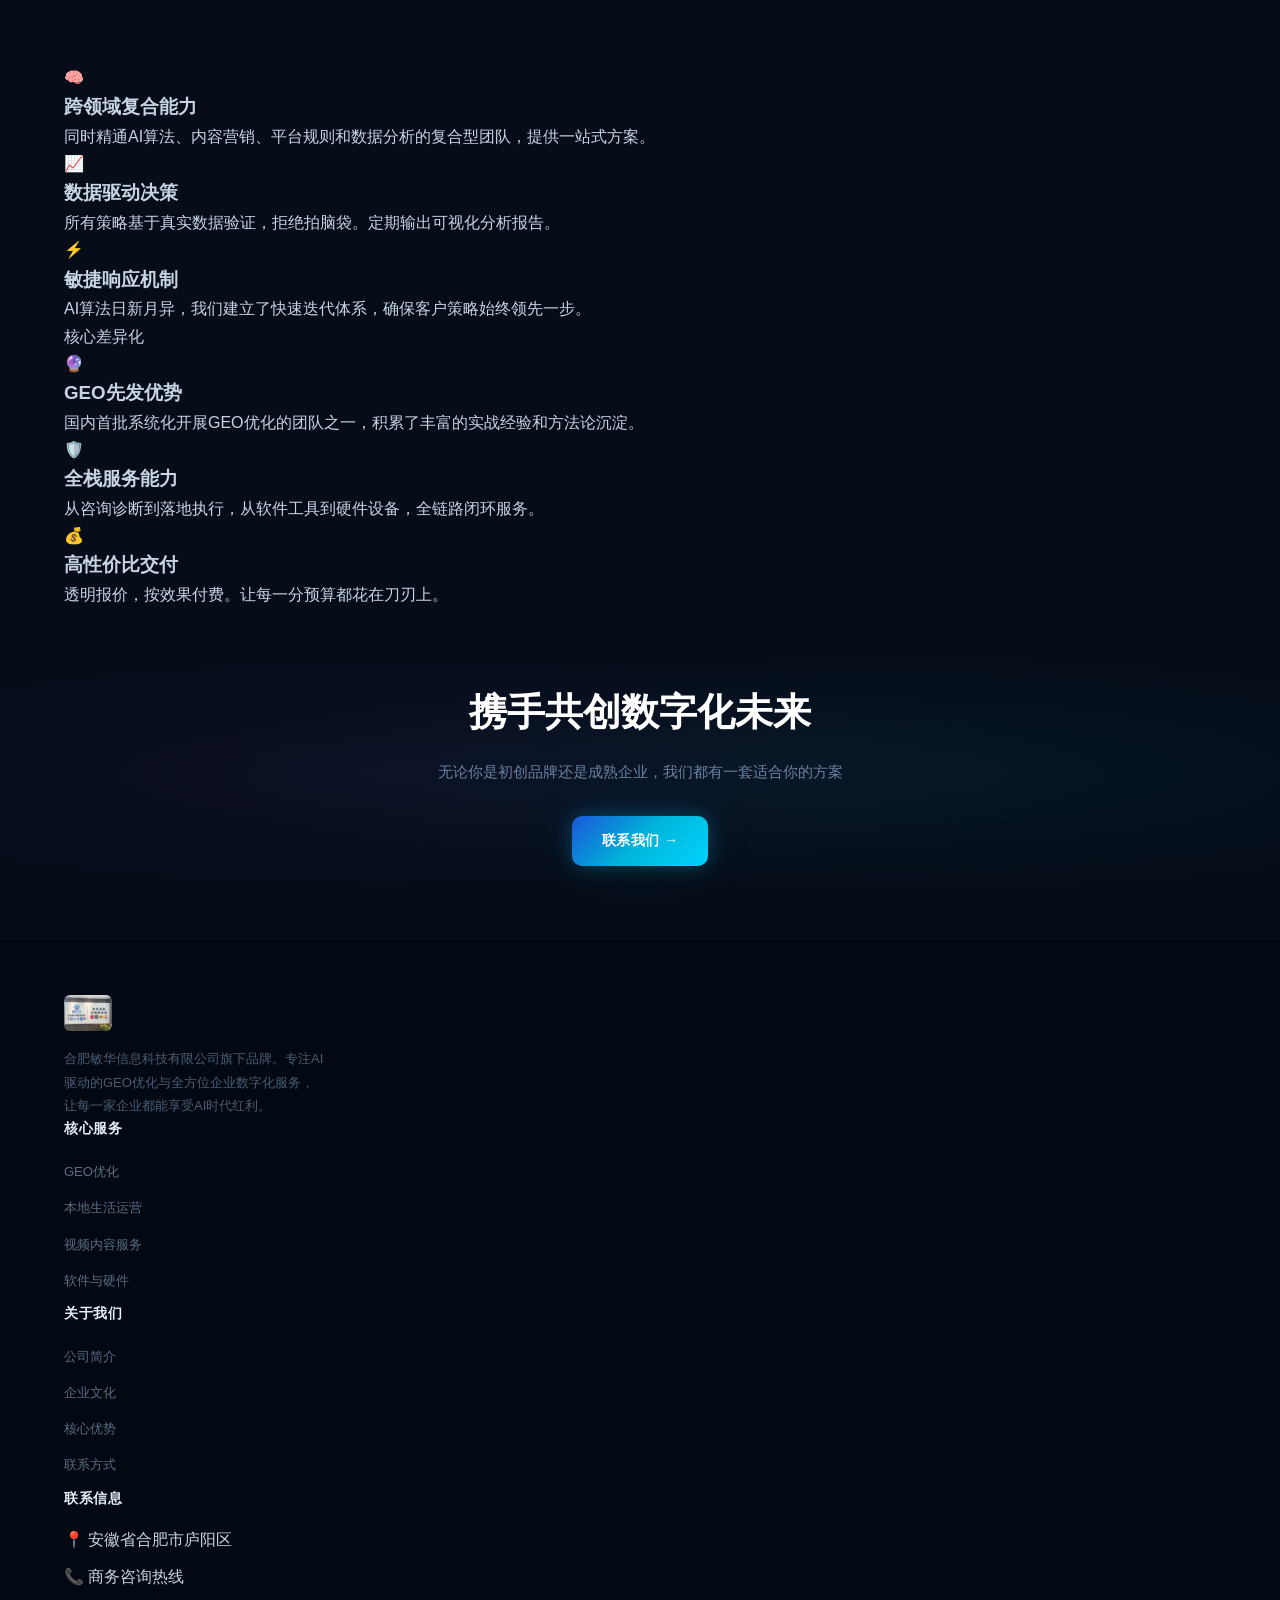
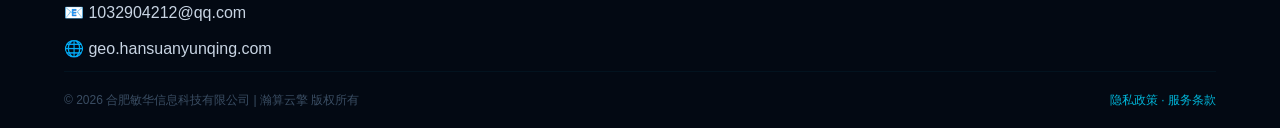
==== commit 320d4ac2: "fix: 调大LOGO尺寸+品牌墙图片替换+企业邮箱更新为1032904212@qq.com" ====
--- a/about.html
+++ b/about.html
@@ -235,7 +235,7 @@
         <ul>
           <li>📍 安徽省合肥市庐阳区</li>
           <li>📞 商务咨询热线</li>
-          <li>📧 business@hansuanyunqing.com</li>
+          <li>📧 1032904212@qq.com</li>
           <li>🌐 geo.hansuanyunqing.com</li>
         </ul>
       </div>
--- a/styles.css
+++ b/styles.css
@@ -1,32 +1,37 @@
 /* ============================================
-   瀚算云擎 - 科技感渐变蓝主题样式
+   瀚算云擎 v3 - 深色科技感主题
    合肥敏华信息科技有限公司 旗下品牌
+   GEO优化 · AI搜索推荐 · 数字化服务
    ============================================ */
 
 /* === CSS Variables === */
 :root {
-  /* 主色系 - 渐变蓝（匹配LOGO） */
-  --blue-deep: #0a1628;
-  --blue-dark: #0d2137;
-  --blue-mid: #143d5c;
-  --blue-primary: #1e6091;
-  --blue-bright: #2980b9;
+  /* 主色系 - 深蓝+青+紫渐变（科技感） */
+  --bg-deep: #060d18;
+  --bg-dark: #0a1628;
+  --bg-card: #0e1c30;
+  --bg-card-hover: #122640;
+  
+  /* 品牌色 */
+  --blue: #1a56db;
   --cyan: #00b4d8;
-  --cyan-light: #00d4ff;
-  --cyan-glow: #48e5ff;
+  --cyan-bright: #00d4ff;
+  --purple: #7c3aed;
+  --purple-light: #a78bfa;
 
   /* 渐变色 */
-  --gradient-main: linear-gradient(135deg, #0d2137 0%, #143d5c 30%, #1e6091 60%, #00b4d8 100%);
-  --gradient-hero: linear-gradient(135deg, #0a1628 0%, #102a4a 40%, #164a78 70%, #0d4a8f 100%);
-  --gradient-accent: linear-gradient(135deg, #1e6091, #00b4d8, #00d4ff);
-  --gradient-card: linear-gradient(145deg, rgba(13,33,55,0.9) 0%, rgba(20,61,92,0.6) 100%);
-  --gradient-border: linear-gradient(135deg, rgba(0,180,216,0.4), rgba(0,212,255,0.15), rgba(30,96,145,0.4));
-  --gradient-text: linear-gradient(135deg, #00d4ff, #00b4d8, #2980b9);
+  --gradient-brand: linear-gradient(135deg, #1a56db 0%, #00b4d8 50%, #00d4ff 100%);
+  --gradient-hero: linear-gradient(160deg, #060d18 0%, #0a1628 40%, #111f3a 70%, #0d1a35 100%);
+  --gradient-accent: linear-gradient(135deg, #7c3aed, #1a56db, #00b4d8);
+  --gradient-text: linear-gradient(135deg, #00d4ff, #7c3aed);
+  --gradient-card: linear-gradient(145deg, rgba(14,28,48,0.9) 0%, rgba(10,22,40,0.5) 100%);
+  --gradient-border: linear-gradient(135deg, rgba(124,58,237,0.3), rgba(0,180,216,0.2), rgba(26,86,219,0.3));
+  --gradient-glow: radial-gradient(circle at center, rgba(0,212,255,0.15) 0%, transparent 70%);
 
   /* 光效 */
-  --glow-cyan: 0 0 20px rgba(0,212,255,0.3), 0 0 60px rgba(0,212,255,0.1);
-  --glow-blue: 0 0 25px rgba(30,96,145,0.4), 0 0 80px rgba(30,96,145,0.15);
-  --glow-strong: 0 0 30px rgba(0,212,255,0.5), 0 0 80px rgba(0,180,216,0.3);
+  --glow-cyan: 0 0 20px rgba(0,212,255,0.25), 0 0 60px rgba(0,212,255,0.08);
+  --glow-purple: 0 0 20px rgba(124,58,237,0.25), 0 0 60px rgba(124,58,237,0.08);
+  --glow-strong: 0 0 30px rgba(0,212,255,0.4), 0 0 80px rgba(124,58,237,0.15);
 
   /* 布局 */
   --max-width: 1200px;
@@ -40,43 +45,38 @@
 
 /* === Reset & Base === */
 *, *::before, *::after { margin: 0; padding: 0; box-sizing: border-box; }
-
-html {
-  scroll-behavior: smooth;
-  font-size: 16px;
-}
+html { scroll-behavior: smooth; font-size: 16px; }
 
 body {
   font-family: var(--font-cn);
-  background-color: var(--blue-deep);
-  color: #e0e8f0;
+  background-color: var(--bg-deep);
+  color: #c8d4e3;
   line-height: 1.7;
   overflow-x: hidden;
   position: relative;
 }
 
-/* 背景科技网格 */
+/* 科技网格背景 */
 body::before {
   content: '';
   position: fixed;
   top: 0; left: 0; width: 100%; height: 100%;
-  background:
-    radial-gradient(ellipse at 20% 50%, rgba(0,180,216,0.04) 0%, transparent 50%),
-    radial-gradient(ellipse at 80% 20%, rgba(30,96,145,0.05) 0%, transparent 50%),
-    radial-gradient(ellipse at 50% 80%, rgba(0,212,255,0.03) 0%, transparent 50%);
+  background-image:
+    linear-gradient(rgba(26,86,219,0.03) 1px, transparent 1px),
+    linear-gradient(90deg, rgba(26,86,219,0.03) 1px, transparent 1px);
+  background-size: 50px 50px;
   pointer-events: none;
   z-index: 0;
 }
 
-/* 网格线背景 */
 body::after {
   content: '';
   position: fixed;
   top: 0; left: 0; width: 100%; height: 100%;
-  background-image:
-    linear-gradient(rgba(0,180,216,0.03) 1px, transparent 1px),
-    linear-gradient(90deg, rgba(0,180,216,0.03) 1px, transparent 1px);
-  background-size: 60px 60px;
+  background:
+    radial-gradient(ellipse at 15% 30%, rgba(124,58,237,0.04) 0%, transparent 50%),
+    radial-gradient(ellipse at 85% 60%, rgba(0,180,216,0.04) 0%, transparent 50%),
+    radial-gradient(ellipse at 50% 90%, rgba(26,86,219,0.03) 0%, transparent 50%);
   pointer-events: none;
   z-index: 0;
 }
@@ -93,67 +93,63 @@
   z-index: 1;
 }
 
-/* === 流光线条动画 === */
-@keyframes flowLine {
-  0% { transform: translateX(-100%); opacity: 0; }
-  10% { opacity: 1; }
-  90% { opacity: 1; }
-  100% { transform: translateX(200vw); opacity: 0; }
-}
-
+/* === 动画关键帧 === */
 @keyframes pulseGlow {
   0%, 100% { box-shadow: var(--glow-cyan); }
   50% { box-shadow: var(--glow-strong); }
 }
-
 @keyframes floatUp {
   0%, 100% { transform: translateY(0); }
   50% { transform: translateY(-12px); }
 }
-
 @keyframes shimmer {
   0% { background-position: -200% center; }
   100% { background-position: 200% center; }
 }
-
 @keyframes rotateSlow {
   from { transform: rotate(0deg); }
   to { transform: rotate(360deg); }
 }
-
+@keyframes fadeInUp {
+  from { opacity: 0; transform: translateY(36px); }
+  to { opacity: 1; transform: translateY(0); }
+}
+@keyframes beamMove {
+  0% { left: -10%; opacity: 0; }
+  20% { opacity: 0.6; }
+  80% { opacity: 0.6; }
+  100% { left: 110%; opacity: 0; }
+}
 @keyframes scanline {
-  0% { top: -10%; }
-  100% { top: 110%; }
-}
-
+  0% { top: -5%; opacity: 0; }
+  10% { opacity: 0.5; }
+  90% { opacity: 0.5; }
+  100% { top: 105%; opacity: 0; }
+}
 @keyframes particleFloat {
-  0%, 100% { transform: translate(0, 0) scale(1); opacity: 0.4; }
-  25% { transform: translate(10px, -20px) scale(1.1); opacity: 0.8; }
-  50% { transform: translate(-5px, -35px) scale(0.9); opacity: 0.5; }
-  75% { transform: translate(15px, -15px) scale(1.05); opacity: 0.7; }
-}
-
+  0%, 100% { transform: translate(0,0) scale(1); opacity: 0.3; }
+  33% { transform: translate(15px,-25px) scale(1.1); opacity: 0.7; }
+  66% { transform: translate(-10px,-15px) scale(0.95); opacity: 0.5; }
+}
+@keyframes dataPulse {
+  0%, 100% { opacity: 0.6; }
+  50% { opacity: 1; }
+}
 @keyframes borderGlow {
-  0%, 100% { border-color: rgba(0,180,216,0.3); }
-  50% { border-color: rgba(0,212,255,0.6); }
-}
-
-@keyframes textReveal {
-  from { clip-path: inset(0 100% 0 0); opacity: 0; }
-  to { clip-path: inset(0 0 0 0); opacity: 1; }
-}
-
-@keyframes fadeInUp {
-  from { opacity: 0; transform: translateY(40px); }
-  to { opacity: 1; transform: translateY(0); }
-}
-
-@keyframes beamMove {
-  0% { left: -5%; top: 0; }
-  25% { left: 45%; top: 10%; }
-  50% { left: 85%; top: -5%; }
-  75% { left: 55%; top: 15%; }
-  100% { left: -5%; top: 0; }
+  0%, 100% { border-color: rgba(0,212,255,0.2); }
+  50% { border-color: rgba(124,58,237,0.4); }
+}
+@keyframes slideInLeft {
+  from { opacity: 0; transform: translateX(-40px); }
+  to { opacity: 1; transform: translateX(0); }
+}
+@keyframes slideInRight {
+  from { opacity: 0; transform: translateX(40px); }
+  to { opacity: 1; transform: translateX(0); }
+}
+@keyframes typingDot {
+  0%, 80%, 100% { opacity: 0.3; }
+  40% { opacity: 1; }
 }
 
 /* === 导航栏 === */
@@ -162,18 +158,16 @@
   top: 0; left: 0; right: 0;
   height: var(--nav-height);
   z-index: 1000;
-  backdrop-filter: blur(20px) saturate(1.5);
-  -webkit-backdrop-filter: blur(20px) saturate(1.5);
-  background: rgba(10,22,40,0.75);
-  border-bottom: 1px solid transparent;
-  border-image: linear-gradient(90deg, transparent, rgba(0,180,216,0.2), transparent) 1;
+  backdrop-filter: blur(24px) saturate(1.6);
+  -webkit-backdrop-filter: blur(24px) saturate(1.6);
+  background: rgba(6,13,24,0.82);
+  border-bottom: 1px solid rgba(0,180,216,0.06);
   transition: all 0.4s ease;
 }
-
 .navbar.scrolled {
-  background: rgba(10,22,40,0.92);
-  border-bottom-color: rgba(0,180,216,0.15);
-  box-shadow: 0 4px 30px rgba(0,0,0,0.3), 0 0 20px rgba(0,180,216,0.05);
+  background: rgba(6,13,24,0.94);
+  border-bottom-color: rgba(0,180,216,0.12);
+  box-shadow: 0 4px 32px rgba(0,0,0,0.4), 0 0 16px rgba(124,58,237,0.03);
 }
 
 .nav-inner {
@@ -190,59 +184,69 @@
   display: flex;
   align-items: center;
   gap: 14px;
-}
-
+  text-decoration: none;
+}
 .logo-img {
-  height: 42px;
+  height: 50px;
   width: auto;
-  filter: drop-shadow(0 0 12px rgba(0,212,255,0.25));
-  transition: filter 0.3s ease;
-}
-.logo-img:hover { filter: drop-shadow(0 0 20px rgba(0,212,255,0.5)); }
+  border-radius: 6px;
+  object-fit: contain;
+  transition: transform 0.3s ease, filter 0.3s ease;
+}
+.logo-group:hover .logo-img {
+  transform: scale(1.05);
+  filter: brightness(1.1);
+}
 
 .logo-text {
-  font-size: 18px;
+  font-size: 20px;
   font-weight: 700;
-  letter-spacing: 2px;
-  background: var(--gradient-text);
-  -webkit-background-clip: text;
-  -webkit-text-fill-color: transparent;
-  background-clip: text;
+  letter-spacing: 3px;
+  color: #fff;
+  position: relative;
+}
+.logo-text::after {
+  content: '';
+  position: absolute;
+  bottom: -2px; left: 0; right: 0;
+  height: 1.5px;
+  background: var(--gradient-brand);
+  border-radius: 1px;
+  opacity: 0.6;
 }
 
 .nav-links {
   display: flex;
-  gap: 6px;
-  align-items: center;
-}
-
+  gap: 2px;
+  align-items: center;
+}
 .nav-links li a {
   display: block;
-  padding: 8px 18px;
+  padding: 8px 16px;
   border-radius: 8px;
-  font-size: 15px;
+  font-size: 14px;
   font-weight: 500;
-  color: #b8c8dc;
-  position: relative;
-  letter-spacing: 0.5px;
+  color: #889cb4;
+  position: relative;
   transition: all 0.3s ease;
-}
-
+  letter-spacing: 0.3px;
+}
 .nav-links li a:hover,
 .nav-links li a.active {
-  color: var(--cyan-light);
+  color: #fff;
+  background: rgba(124,58,237,0.08);
+}
+.nav-links li a.active {
+  color: var(--cyan-bright);
   background: rgba(0,180,216,0.08);
 }
-
 .nav-links li a.active::after {
   content: '';
   position: absolute;
-  bottom: 2px; left: 18px; right: 18px;
+  bottom: 0; left: 20px; right: 20px;
   height: 2px;
-  background: var(--gradient-accent);
+  background: var(--gradient-brand);
   border-radius: 1px;
-  animation: shimmer 2s ease-in-out infinite;
-  background-size: 200% auto;
 }
 
 .mobile-toggle {
@@ -256,14 +260,14 @@
 }
 .mobile-toggle span {
   display: block;
-  width: 24px;
+  width: 22px;
   height: 2px;
   background: var(--cyan);
   border-radius: 2px;
   transition: all 0.3s ease;
 }
 
-/* === Hero 区域 === */
+/* ====== 1. 首页首屏 Hero ====== */
 .hero {
   min-height: 100vh;
   display: flex;
@@ -274,36 +278,32 @@
   background: var(--gradient-hero);
 }
 
-/* 流光束效果 */
+/* 流光束 */
 .hero-beam {
   position: absolute;
-  width: 300px;
+  width: 280px;
   height: 2px;
-  background: linear-gradient(90deg, transparent, var(--cyan-light), var(--cyan), transparent);
+  background: linear-gradient(90deg, transparent 0%, var(--cyan-bright) 30%, var(--purple) 70%, transparent 100%);
   filter: blur(0.5px);
-  opacity: 0.5;
-  animation: beamMove 12s ease-in-out infinite;
+  opacity: 0.4;
+  animation: beamMove 10s ease-in-out infinite;
   z-index: 0;
 }
-.hero-beam:nth-child(2) {
-  width: 200px; top: 20%; animation-delay: -4s; animation-duration: 15s; opacity: 0.3;
-}
-.hero-beam:nth-child(3) {
-  width: 250px; top: 60%; animation-delay: -8s; animation-duration: 18s; opacity: 0.25;
-}
+.hero-beam:nth-child(2) { top: 25%; animation-delay: -3.5s; animation-duration: 13s; opacity: 0.25; width: 200px; }
+.hero-beam:nth-child(3) { top: 65%; animation-delay: -7s; animation-duration: 16s; opacity: 0.2; width: 240px; }
 
 /* 扫描线 */
 .hero-scanline {
   position: absolute;
-  left: 0; width: 100%; height: 3px;
-  background: linear-gradient(90deg, transparent, var(--cyan-glow), transparent);
+  left: 0; width: 100%; height: 2px;
+  background: linear-gradient(90deg, transparent, var(--cyan-bright), var(--purple), transparent);
   filter: blur(1px);
-  opacity: 0.4;
-  animation: scanline 4s linear infinite;
+  opacity: 0.3;
+  animation: scanline 5s linear infinite;
   z-index: 0;
 }
 
-/* 浮动粒子 */
+/* 粒子 */
 .hero-particles {
   position: absolute;
   inset: 0;
@@ -313,118 +313,111 @@
 .particle {
   position: absolute;
   width: 3px; height: 3px;
-  background: var(--cyan-light);
+  background: var(--cyan-bright);
   border-radius: 50%;
-  box-shadow: 0 0 6px var(--cyan-glow);
-  animation: particleFloat 6s ease-in-out infinite;
-}
-.particle:nth-child(1)  { left: 10%; top: 20%; animation-delay: 0s;   width: 4px; height: 4px; }
-.particle:nth-child(2)  { left: 25%; top: 65%; animation-delay: -1s;  width: 2px; height: 2px; }
-.particle:nth-child(3)  { left: 45%; top: 15%; animation-delay: -2s;  width: 3px; height: 3px; }
-.particle:nth-child(4)  { left: 65%; top: 55%; animation-delay: -3s;  width: 5px; height: 5px; }
-.particle:nth-child(5)  { left: 80%; top: 30%; animation-delay: -4s;  width: 2px; height: 2px; }
-.particle:nth-child(6)  { left: 15%; top: 80%; animation-delay: -2.5s;width: 3px; height: 3px; }
-.particle:nth-child(7)  { left: 55%; top: 75%; animation-delay: -1.5s;width: 4px; height: 4px; }
-.particle:nth-child(8)  { left: 90%; top: 60%; animation-delay: -0.5s;width: 2px; height: 2px; }
-.particle:nth-child(9)  { left: 35%; top: 40%; animation-delay: -3.5s;width: 3px; height: 3px; }
-.particle:nth-child(10){ left: 70%; top: 10%; animation-delay: -4.5s;width: 4px; height: 4px; }
-
+  box-shadow: 0 0 8px rgba(0,212,255,0.6);
+  animation: particleFloat 7s ease-in-out infinite;
+}
+.particle:nth-child(1)  { left:8%;top:15%;animation-delay:0s;width:3px;height:3px; }
+.particle:nth-child(2)  { left:22%;top:70%;animation-delay:-1.2s;width:2px;height:2px;background:var(--purple-light);box-shadow:0 0 8px rgba(167,139,250,0.6);}
+.particle:nth-child(3)  { left:42%;top:12%;animation-delay:-2.4s;width:4px;height:4px; }
+.particle:nth-child(4)  { left:62%;top:55%;animation-delay:-3.6s;width:3px;height:3px; }
+.particle:nth-child(5)  { left:78%;top:28%;animation-delay:-4.8s;width:2px;height:2px;background:var(--purple-light);box-shadow:0 0 8px rgba(167,139,250,0.6);}
+.particle:nth-child(6)  { left:12%;top:85%;animation-delay:-2s;width:3px;height:3px; }
+.particle:nth-child(7)  { left:52%;top:78%;animation-delay:-1.5s;width:4px;height:4px; }
+.particle:nth-child(8)  { left:88%;top:52%;animation-delay:-0.8s;width:2px;height:2px; }
+.particle:nth-child(9)  { left:35%;top:42%;animation-delay:-3.2s;width:3px;height:3px;background:var(--purple-light);box-shadow:0 0 8px rgba(167,139,250,0.6);}
+.particle:nth-child(10){ left:72%;top:8%;animation-delay:-4s;width:3px;height:3px; }
+
+/* Hero 内容区 */
 .hero-content {
   position: relative;
   z-index: 2;
-  text-align: center;
+  display: grid;
+  grid-template-columns: 1fr 1fr;
+  gap: 64px;
+  align-items: center;
+  width: 100%;
   padding: 40px 0;
-  width: 100%;
-}
-
+}
+
+.hero-left { text-align: left; }
 .hero-badge {
   display: inline-flex;
   align-items: center;
   gap: 8px;
-  padding: 8px 20px;
+  padding: 7px 18px;
   border-radius: 50px;
-  border: 1px solid rgba(0,180,216,0.25);
-  background: rgba(0,180,216,0.06);
-  color: var(--cyan-light);
-  font-size: 13px;
+  border: 1px solid rgba(124,58,237,0.3);
+  background: rgba(124,58,237,0.08);
+  color: var(--purple-light);
+  font-size: 12px;
   font-weight: 600;
   letter-spacing: 2px;
-  text-transform: uppercase;
-  margin-bottom: 32px;
-  animation: fadeInUp 0.8s ease;
+  margin-bottom: 28px;
+  animation: fadeInUp 0.7s ease;
 }
 .hero-badge::before {
   content: '';
-  width: 8px; height: 8px;
-  background: var(--cyan-light);
+  width: 7px; height: 7px;
+  background: var(--purple-light);
   border-radius: 50%;
-  box-shadow: 0 0 10px var(--cyan-glow);
-  animation: pulseGlow 2s infinite;
+  box-shadow: 0 0 10px rgba(167,139,250,0.6);
+  animation: dataPulse 2s infinite;
 }
 
 .hero-title {
-  font-size: clamp(36px, 5.5vw, 64px);
+  font-size: clamp(34px, 5vw, 54px);
   font-weight: 800;
   line-height: 1.2;
-  margin-bottom: 24px;
-  letter-spacing: 2px;
-  animation: fadeInUp 0.8s ease 0.15s both;
+  margin-bottom: 20px;
+  color: #fff;
+  letter-spacing: 1px;
+  animation: fadeInUp 0.7s ease 0.12s both;
 }
 .hero-title .highlight {
-  display: block;
-  background: var(--gradient-accent);
+  background: var(--gradient-brand);
   -webkit-background-clip: text;
   -webkit-text-fill-color: transparent;
   background-clip: text;
-  font-size: clamp(44px, 6.5vw, 76px);
-  position: relative;
-}
-.hero-title .highlight::after {
-  content: '';
-  position: absolute;
-  bottom: 4px; left: 0; right: 0;
-  height: 3px;
-  background: var(--gradient-accent);
-  border-radius: 2px;
-  opacity: 0.6;
 }
 
 .hero-subtitle {
-  font-size: clamp(16px, 1.8vw, 20px);
-  color: #8ba3be;
-  max-width: 650px;
-  margin: 0 auto 44px;
-  line-height: 1.8;
-  animation: fadeInUp 0.8s ease 0.3s both;
+  font-size: clamp(14px, 1.6vw, 17px);
+  color: #7a93b0;
+  max-width: 520px;
+  line-height: 1.85;
+  margin-bottom: 36px;
+  animation: fadeInUp 0.7s ease 0.24s both;
 }
 
 .hero-buttons {
   display: flex;
-  gap: 18px;
-  justify-content: center;
+  gap: 14px;
   flex-wrap: wrap;
-  animation: fadeInUp 0.8s ease 0.45s both;
-}
-
-/* 按钮通用样式 */
+  animation: fadeInUp 0.7s ease 0.36s both;
+}
+
+/* 按钮 */
 .btn {
   display: inline-flex;
   align-items: center;
-  gap: 10px;
-  padding: 14px 34px;
+  gap: 8px;
+  padding: 13px 30px;
   border-radius: 10px;
-  font-size: 15px;
+  font-size: 14px;
   font-weight: 600;
   cursor: pointer;
   transition: all 0.35s ease;
   border: none;
   position: relative;
   overflow: hidden;
-  letter-spacing: 1px;
-}
-
+  letter-spacing: 0.5px;
+  text-decoration: none;
+  white-space: nowrap;
+}
 .btn-primary {
-  background: var(--gradient-accent);
+  background: var(--gradient-brand);
   color: #fff;
   box-shadow: var(--glow-cyan);
 }
@@ -432,267 +425,214 @@
   transform: translateY(-3px);
   box-shadow: var(--glow-strong);
 }
-.btn-primary::before {
-  content: '';
-  position: absolute;
-  top: 0; left: -100%; width: 100%; height: 100%;
-  background: linear-gradient(90deg, transparent, rgba(255,255,255,0.15), transparent);
-  transition: left 0.5s ease;
-}
-.btn-primary:hover::before { left: 100%; }
-
 .btn-outline {
   background: transparent;
-  color: var(--cyan-light);
-  border: 1px solid rgba(0,180,216,0.4);
-  backdrop-filter: blur(4px);
+  color: var(--cyan-bright);
+  border: 1px solid rgba(0,180,216,0.35);
 }
 .btn-outline:hover {
   background: rgba(0,180,216,0.08);
-  border-color: var(--cyan-light);
+  border-color: var(--cyan-bright);
   transform: translateY(-3px);
   box-shadow: var(--glow-cyan);
 }
-
-/* Hero 底部装饰数据 */
-.hero-stats {
-  display: flex;
+.btn-purple {
+  background: linear-gradient(135deg, #7c3aed, #5b21b6);
+  color: #fff;
+  box-shadow: var(--glow-purple);
+}
+.btn-purple:hover {
+  transform: translateY(-3px);
+  box-shadow: 0 0 30px rgba(124,58,237,0.4);
+}
+
+/* AI诊断面板视觉（Hero右侧） */
+.hero-panel {
+  position: relative;
+  border-radius: 20px;
+  overflow: hidden;
+  border: 1px solid rgba(124,58,237,0.2);
+  background: linear-gradient(145deg, rgba(14,28,48,0.92) 0%, rgba(10,22,40,0.7) 100%);
+  box-shadow: 
+    0 0 40px rgba(124,58,237,0.08),
+    0 20px 60px rgba(0,0,0,0.3),
+    inset 0 1px 0 rgba(255,255,255,0.04);
+  animation: fadeInUp 0.8s ease 0.3s both;
+}
+.panel-header {
+  display: flex;
+  align-items: center;
+  justify-content: space-between;
+  padding: 16px 20px;
+  border-bottom: 1px solid rgba(0,180,216,0.08);
+  background: rgba(0,0,0,0.2);
+}
+.panel-title-group {
+  display: flex;
+  align-items: center;
+  gap: 10px;
+}
+.panel-dot {
+  width: 10px; height: 10px;
+  border-radius: 50%;
+  background: var(--purple);
+  box-shadow: 0 0 10px rgba(124,58,237,0.5);
+  animation: dataPulse 2s infinite;
+}
+.panel-name {
+  font-size: 13px;
+  font-weight: 700;
+  color: #e0e8f0;
+  letter-spacing: 1px;
+}
+.panel-status {
+  font-size: 11px;
+  color: #22c55e;
+  font-weight: 600;
+  padding: 3px 10px;
+  border-radius: 50px;
+  background: rgba(34,197,94,0.1);
+  border: 1px solid rgba(34,197,94,0.2);
+  display: flex;
+  align-items: center;
+  gap: 5px;
+}
+.panel-status::before {
+  content: '';
+  width: 6px; height: 6px;
+  background: #22c55e;
+  border-radius: 50%;
+  animation: dataPulse 1.5s infinite;
+}
+
+.panel-body {
+  padding: 24px;
+}
+.ai-platform-row {
+  display: flex;
+  gap: 8px;
+  margin-bottom: 20px;
+  flex-wrap: wrap;
+}
+.ai-platform-chip {
+  display: inline-flex;
+  align-items: center;
+  gap: 6px;
+  padding: 6px 14px;
+  border-radius: 8px;
+  font-size: 12px;
+  font-weight: 600;
+  color: #c8d4e3;
+  background: rgba(124,58,237,0.08);
+  border: 1px solid rgba(124,58,237,0.15);
+  transition: all 0.3s ease;
+}
+.ai-platform-chip:hover {
+  border-color: rgba(124,58,237,0.4);
+  background: rgba(124,58,237,0.14);
+  transform: translateY(-2px);
+}
+.ai-platform-chip .chip-icon {
+  width: 18px; height: 18px;
+  border-radius: 4px;
+  background: rgba(0,180,216,0.15);
+  display: flex;
+  align-items: center;
   justify-content: center;
-  gap: 48px;
-  margin-top: 64px;
-  padding-top: 40px;
-  border-top: 1px solid rgba(0,180,216,0.1);
-  animation: fadeInUp 0.8s ease 0.6s both;
-}
-.stat-item { text-align: center; }
-.stat-number {
-  font-size: 38px;
+  font-size: 10px;
+  color: var(--cyan);
+}
+
+/* 数据面板行 */
+.panel-data-row {
+  display: grid;
+  grid-template-columns: repeat(3, 1fr);
+  gap: 12px;
+  margin-bottom: 16px;
+}
+.data-cell {
+  padding: 14px 12px;
+  border-radius: 10px;
+  background: rgba(0,0,0,0.2);
+  border: 1px solid rgba(0,180,216,0.07);
+  text-align: center;
+  transition: all 0.3s ease;
+}
+.data-cell:hover {
+  border-color: rgba(0,180,216,0.2);
+  background: rgba(0,180,216,0.05);
+}
+.data-cell-label {
+  font-size: 11px;
+  color: #5a6d84;
+  margin-bottom: 6px;
+  letter-spacing: 0.5px;
+}
+.data-cell-value {
+  font-size: 20px;
   font-weight: 800;
   font-family: var(--font-en);
-  background: var(--gradient-accent);
+  background: var(--gradient-brand);
   -webkit-background-clip: text;
   -webkit-text-fill-color: transparent;
   background-clip: text;
-  line-height: 1.2;
-}
-.stat-label {
-  font-size: 13px;
-  color: #6b82a0;
-  margin-top: 4px;
-  letter-spacing: 1px;
-}
-
-/* === Section 通用 === */
-.section {
-  padding: var(--section-padding);
+}
+.data-cell-value.up { -webkit-text-fill-color: #22c55e; background: none; }
+.data-cell-trend {
+  font-size: 10px;
+  color: #22c55e;
+  margin-top: 3px;
+  font-weight: 600;
+}
+
+/* 面板底部模拟终端 */
+.panel-terminal {
+  background: rgba(0,0,0,0.3);
+  border-radius: 10px;
+  padding: 14px 16px;
+  font-family: 'JetBrains Mono', 'Fira Code', monospace;
+  font-size: 12px;
+  color: #6ee7b7;
+  line-height: 1.8;
+  border: 1px solid rgba(34,197,94,0.1);
+}
+.terminal-line {
+  display: flex;
+  gap: 8px;
+  opacity: 0.8;
+}
+.terminal-prompt { color: #7c3aed; user-select: none; }
+.terminal-caret {
+  display: inline-block;
+  width: 8px; height: 16px;
+  background: var(--cyan-bright);
+  animation: dataPulse 1s infinite;
+  vertical-align: middle;
+  margin-left: 4px;
+}
+
+/* ====== 2. 数据展示条 ====== */
+.stats-bar {
+  padding: 60px 0;
   position: relative;
   z-index: 1;
 }
-
-.section-header {
+.stats-grid {
+  display: grid;
+  grid-template-columns: repeat(4, 1fr);
+  gap: 24px;
+}
+.stat-item {
   text-align: center;
-  margin-bottom: 64px;
-}
-
-.section-tag {
-  display: inline-block;
-  padding: 6px 18px;
-  border-radius: 50px;
-  font-size: 12px;
-  font-weight: 700;
-  letter-spacing: 3px;
-  text-transform: uppercase;
-  color: var(--cyan-light);
-  border: 1px solid rgba(0,180,216,0.25);
-  background: rgba(0,180,216,0.06);
-  margin-bottom: 18px;
-}
-
-.section-title {
-  font-size: clamp(28px, 3.5vw, 42px);
-  font-weight: 800;
-  letter-spacing: 1px;
-  margin-bottom: 16px;
-  color: #fff;
-}
-.section-title span {
-  background: var(--gradient-accent);
-  -webkit-background-clip: text;
-  -webkit-text-fill-color: transparent;
-  background-clip: text;
-}
-
-.section-desc {
-  font-size: 16px;
-  color: #7a93b0;
-  max-width: 600px;
-  margin: 0 auto;
-  line-height: 1.8;
-}
-
-/* === GEO 核心业务区 === */
-.geo-section {
-  background: linear-gradient(180deg, var(--blue-deep) 0%, rgba(13,33,55,0.95) 50%, var(--blue-deep) 100%);
+  padding: 36px 20px;
+  border-radius: 16px;
+  background: var(--gradient-card);
+  border: 1px solid rgba(124,58,237,0.1);
   position: relative;
   overflow: hidden;
-}
-/* GEO 区背景网格增强 */
-.geo-section::before {
-  content: '';
-  position: absolute;
-  inset: 0;
-  background:
-    radial-gradient(circle at 30% 40%, rgba(0,180,216,0.06) 0%, transparent 40%),
-    radial-gradient(circle at 70% 60%, rgba(0,212,255,0.04) 0%, transparent 40%);
-  pointer-events: none;
-}
-
-.geo-showcase {
-  display: grid;
-  grid-template-columns: 1fr 1fr;
-  gap: 64px;
-  align-items: center;
-}
-
-.geo-visual {
-  position: relative;
-  aspect-ratio: 4/3;
-  border-radius: 20px;
-  overflow: hidden;
-  border: 1px solid rgba(0,180,216,0.2);
-  background: var(--gradient-card);
-  display: flex;
-  align-items: center;
-  justify-content: center;
-  box-shadow: var(--glow-blue);
-}
-.geo-visual-inner {
-  text-align: center;
-  padding: 40px;
-}
-.geo-icon-circle {
-  width: 140px; height: 140px;
-  margin: 0 auto 28px;
-  border-radius: 50%;
-  border: 2px solid rgba(0,180,216,0.3);
-  display: flex;
-  align-items: center;
-  justify-content: center;
-  position: relative;
-  animation: floatUp 4s ease-in-out infinite, pulseGlow 3s ease-in-out infinite;
-}
-.geo-icon-circle::before,
-.geo-icon-circle::after {
-  content: '';
-  position: absolute;
-  border-radius: 50%;
-  border: 1px solid rgba(0,212,255,0.15);
-}
-.geo-icon-circle::before {
-  width: 170px; height: 170px;
-  animation: rotateSlow 15s linear infinite reverse;
-}
-.geo-icon-circle::after {
-  width: 200px; height: 200px;
-  animation: rotateSlow 20s linear infinite;
-}
-.geo-icon-text {
-  font-size: 52px;
-  font-weight: 900;
-  background: var(--gradient-accent);
-  -webkit-background-clip: text;
-  -webkit-text-fill-color: transparent;
-  background-clip: text;
-  font-family: var(--font-en);
-}
-.geo-visual-title {
-  font-size: 26px;
-  font-weight: 700;
-  color: #fff;
-  margin-bottom: 8px;
-}
-.geo-visual-desc {
-  font-size: 14px;
-  color: #6b82a0;
-}
-
-.geo-info h3 {
-  font-size: 34px;
-  font-weight: 800;
-  color: #fff;
-  margin-bottom: 20px;
-  line-height: 1.3;
-}
-.geo-info h3 span {
-  background: var(--gradient-accent);
-  -webkit-background-clip: text;
-  -webkit-text-fill-color: transparent;
-  background-clip: text;
-}
-
-.geo-info > p {
-  font-size: 16px;
-  color: #8ba3be;
-  margin-bottom: 36px;
-  line-height: 1.8;
-}
-
-.geo-features {
-  display: grid;
-  grid-template-columns: 1fr 1fr;
-  gap: 18px;
-}
-.geo-feature-item {
-  padding: 20px 22px;
-  border-radius: 14px;
-  border: 1px solid rgba(0,180,216,0.12);
-  background: rgba(10,22,40,0.6);
-  transition: all 0.35s ease;
-}
-.geo-feature-item:hover {
-  border-color: rgba(0,180,216,0.35);
-  background: rgba(0,180,216,0.06);
-  transform: translateY(-4px);
-  box-shadow: var(--glow-cyan);
-}
-.geo-feature-item .icon {
-  font-size: 24px;
-  margin-bottom: 10px;
-}
-.geo-feature-item h4 {
-  font-size: 15px;
-  font-weight: 700;
-  color: #e0e8f0;
-  margin-bottom: 6px;
-}
-.geo-feature-item p {
-  font-size: 13px;
-  color: #6b82a0;
-  line-height: 1.6;
-}
-
-/* === 业务矩阵 === */
-.business-section {
-  background: var(--blue-deep);
-}
-
-.business-grid {
-  display: grid;
-  grid-template-columns: repeat(auto-fit, minmax(260px, 1fr));
-  gap: 22px;
-}
-
-.business-card {
-  position: relative;
-  padding: 32px 26px;
-  border-radius: 18px;
-  border: 1px solid rgba(0,180,216,0.12);
-  background: var(--gradient-card);
-  backdrop-filter: blur(10px);
-  transition: all 0.4s cubic-bezier(0.23,1,0.32,1);
-  overflow: hidden;
-}
-.business-card::before {
+  transition: all 0.4s ease;
+}
+.stat-item::before {
   content: '';
   position: absolute;
   top: 0; left: 0; right: 0;
@@ -701,103 +641,262 @@
   opacity: 0;
   transition: opacity 0.4s ease;
 }
-.business-card:hover {
-  border-color: rgba(0,180,216,0.35);
-  transform: translateY(-8px);
-  box-shadow: var(--glow-blue), 0 20px 40px rgba(0,0,0,0.2);
-}
-.business-card:hover::before { opacity: 1; }
-
-.card-icon {
-  width: 56px; height: 56px;
+.stat-item:hover {
+  border-color: rgba(124,58,237,0.3);
+  transform: translateY(-6px);
+  box-shadow: var(--glow-purple);
+}
+.stat-item:hover::before { opacity: 1; }
+.stat-number {
+  font-size: clamp(32px, 4vw, 44px);
+  font-weight: 900;
+  font-family: var(--font-en);
+  background: var(--gradient-brand);
+  -webkit-background-clip: text;
+  -webkit-text-fill-color: transparent;
+  background-clip: text;
+  line-height: 1.1;
+}
+.stat-unit {
+  font-size: 18px;
+  -webkit-text-fill-color: var(--cyan-bright);
+}
+.stat-label {
+  font-size: 13px;
+  color: #6b82a0;
+  margin-top: 8px;
+  letter-spacing: 1px;
+}
+
+/* ====== 3. GEO优化核心板块 ====== */
+.geo-section {
+  padding: var(--section-padding);
+  position: relative;
+  z-index: 1;
+  background: linear-gradient(180deg, var(--bg-deep) 0%, rgba(10,22,40,0.98) 50%, var(--bg-deep) 100%);
+}
+.geo-section::before {
+  content: '';
+  position: absolute;
+  inset: 0;
+  background:
+    radial-gradient(circle at 25% 45%, rgba(124,58,237,0.04) 0%, transparent 50%),
+    radial-gradient(circle at 75% 55%, rgba(0,180,216,0.04) 0%, transparent 50%);
+  pointer-events: none;
+}
+
+.section-header {
+  text-align: center;
+  margin-bottom: 60px;
+}
+.section-tag {
+  display: inline-block;
+  padding: 5px 16px;
+  border-radius: 50px;
+  font-size: 11px;
+  font-weight: 700;
+  letter-spacing: 3px;
+  color: var(--purple-light);
+  border: 1px solid rgba(124,58,237,0.25);
+  background: rgba(124,58,237,0.06);
+  margin-bottom: 16px;
+  text-transform: uppercase;
+}
+.section-title {
+  font-size: clamp(26px, 3.2vw, 38px);
+  font-weight: 800;
+  letter-spacing: 1px;
+  margin-bottom: 14px;
+  color: #fff;
+}
+.section-title .hl {
+  background: var(--gradient-brand);
+  -webkit-background-clip: text;
+  -webkit-text-fill-color: transparent;
+  background-clip: text;
+}
+.section-desc {
+  font-size: 15px;
+  color: #6b82a0;
+  max-width: 580px;
+  margin: 0 auto;
+  line-height: 1.75;
+}
+
+/* GEO 六大能力网格 */
+.geo-features-grid {
+  display: grid;
+  grid-template-columns: repeat(3, 1fr);
+  gap: 20px;
+}
+.geo-feature-card {
+  padding: 28px 24px;
+  border-radius: 16px;
+  border: 1px solid rgba(124,58,237,0.12);
+  background: var(--gradient-card);
+  transition: all 0.4s cubic-bezier(0.23,1,0.32,1);
+  position: relative;
+  overflow: hidden;
+}
+.geo-feature-card::after {
+  content: '';
+  position: absolute;
+  top: 0; left: 0; right: 0;
+  height: 2px;
+  background: var(--gradient-accent);
+  opacity: 0;
+  transition: opacity 0.4s ease;
+}
+.geo-feature-card:hover {
+  border-color: rgba(124,58,237,0.35);
+  transform: translateY(-6px);
+  box-shadow: var(--glow-purple);
+  background: rgba(14,28,48,0.95);
+}
+.geo-feature-card:hover::after { opacity: 1; }
+
+.geo-f-icon {
+  width: 50px; height: 50px;
   border-radius: 14px;
   display: flex;
   align-items: center;
   justify-content: center;
-  font-size: 26px;
-  margin-bottom: 20px;
-  background: linear-gradient(135deg, rgba(0,180,216,0.15), rgba(0,212,255,0.08));
-  border: 1px solid rgba(0,180,216,0.2);
+  font-size: 22px;
+  margin-bottom: 18px;
+  background: linear-gradient(135deg, rgba(124,58,237,0.15), rgba(26,86,219,0.08));
+  border: 1px solid rgba(124,58,237,0.2);
   transition: all 0.3s ease;
 }
-.business-card:hover .card-icon {
-  background: linear-gradient(135deg, rgba(0,180,216,0.25), rgba(0,212,255,0.12));
-  box-shadow: var(--glow-cyan);
+.geo-feature-card:hover .geo-f-icon {
+  background: linear-gradient(135deg, rgba(124,58,237,0.25), rgba(26,86,219,0.15));
+  box-shadow: var(--glow-purple);
   transform: scale(1.05);
 }
-
-.business-card h3 {
-  font-size: 17px;
+.geo-feature-card h4 {
+  font-size: 16px;
   font-weight: 700;
-  color: #fff;
-  margin-bottom: 10px;
-  letter-spacing: 0.5px;
-}
-
-.business-card p {
-  font-size: 14px;
-  color: #7a93b0;
+  color: #e8eff8;
+  margin-bottom: 8px;
+}
+.geo-feature-card p {
+  font-size: 13px;
+  color: #6b82a0;
   line-height: 1.7;
 }
 
-/* 核心业务标记 */
-.business-card.core-business {
+/* ====== 4. 服务矩阵 ====== */
+.services-section {
+  padding: var(--section-padding);
+  position: relative;
+  z-index: 1;
+}
+.services-grid {
+  display: grid;
+  grid-template-columns: repeat(auto-fit, minmax(260px, 1fr));
+  gap: 18px;
+}
+.service-card {
+  position: relative;
+  padding: 28px 24px;
+  border-radius: 16px;
+  border: 1px solid rgba(0,180,216,0.1);
+  background: var(--gradient-card);
+  backdrop-filter: blur(8px);
+  transition: all 0.4s cubic-bezier(0.23,1,0.32,1);
+  overflow: hidden;
+}
+.service-card::before {
+  content: '';
+  position: absolute;
+  top: 0; left: 0; right: 0;
+  height: 2px;
+  background: var(--gradient-brand);
+  opacity: 0;
+  transition: opacity 0.4s ease;
+}
+.service-card:hover {
+  border-color: rgba(0,180,216,0.3);
+  transform: translateY(-6px);
+  box-shadow: 0 16px 40px rgba(0,0,0,0.25), 0 0 24px rgba(0,180,216,0.06);
+}
+.service-card:hover::before { opacity: 1; }
+
+/* 核心业务高亮 */
+.service-card.featured {
   border-color: rgba(0,212,255,0.3);
-  background: linear-gradient(145deg, rgba(13,33,55,0.95) 0%, rgba(0,180,216,0.08) 100%);
-}
-.business-card.core-business::before { opacity: 1; }
-.business-card.core-business .card-icon {
-  background: linear-gradient(135deg, rgba(0,180,216,0.3), rgba(0,212,255,0.15));
-  animation: pulseGlow 3s infinite;
-}
-.core-badge {
+  background: linear-gradient(145deg, rgba(14,28,48,0.97) 0%, rgba(0,180,216,0.06) 100%);
+}
+.service-card.featured::before { opacity: 1; }
+.featured-badge {
   display: inline-block;
   padding: 3px 12px;
   border-radius: 50px;
-  font-size: 11px;
+  font-size: 10px;
   font-weight: 700;
-  color: var(--cyan-light);
-  background: rgba(0,180,216,0.15);
+  color: var(--cyan-bright);
+  background: rgba(0,180,216,0.12);
   border: 1px solid rgba(0,180,216,0.3);
   margin-bottom: 14px;
   letter-spacing: 1px;
 }
 
-/* === 流程/步骤 === */
+.svc-icon {
+  width: 52px; height: 52px;
+  border-radius: 14px;
+  display: flex;
+  align-items: center;
+  justify-content: center;
+  font-size: 24px;
+  margin-bottom: 18px;
+  background: linear-gradient(135deg, rgba(0,180,216,0.12), rgba(124,58,237,0.06));
+  border: 1px solid rgba(0,180,216,0.15);
+  transition: all 0.3s ease;
+}
+.service-card:hover .svc-icon {
+  background: linear-gradient(135deg, rgba(0,180,216,0.22), rgba(124,58,237,0.12));
+  box-shadow: var(--glow-cyan);
+  transform: scale(1.05);
+}
+.service-card h3 {
+  font-size: 16px;
+  font-weight: 700;
+  color: #fff;
+  margin-bottom: 8px;
+  letter-spacing: 0.3px;
+}
+.service-card p {
+  font-size: 13px;
+  color: #6b82a0;
+  line-height: 1.7;
+}
+
+/* ====== 5. 四步服务流程 ====== */
 .process-section {
-  background: linear-gradient(180deg, var(--blue-deep) 0%, rgba(13,33,55,0.98) 100%);
-  position: relative;
-}
-.process-section::before {
-  content: '';
-  position: absolute;
-  top: 0; left: 50%;
-  transform: translateX(-50%);
-  width: 80%; height: 1px;
-  background: linear-gradient(90deg, transparent, rgba(0,180,216,0.15), transparent);
-}
-
+  padding: var(--section-padding);
+  position: relative;
+  z-index: 1;
+  background: linear-gradient(180deg, var(--bg-deep) 0%, rgba(10,22,40,0.96) 100%);
+}
 .process-steps {
   display: grid;
   grid-template-columns: repeat(4, 1fr);
-  gap: 28px;
-  position: relative;
-}
-/* 连接线 */
+  gap: 24px;
+  position: relative;
+}
 .process-steps::before {
   content: '';
   position: absolute;
-  top: 56px;
-  left: calc(12.5% + 28px);
-  right: calc(12.5% + 28px);
+  top: 52px;
+  left: calc(12.5% + 20px);
+  right: calc(12.5% + 20px);
   height: 1px;
-  background: linear-gradient(90deg, rgba(0,180,216,0.1), rgba(0,180,216,0.4), rgba(0,180,216,0.1));
-}
-
-.process-step {
+  background: linear-gradient(90deg, rgba(124,58,237,0.1), rgba(0,180,216,0.35), rgba(124,58,237,0.1));
+}
+
+.step-card {
   text-align: center;
   position: relative;
-  padding: 20px 16px;
+  padding: 24px 16px;
 }
 .step-num {
   width: 56px; height: 56px;
@@ -809,464 +908,432 @@
   font-size: 22px;
   font-weight: 900;
   font-family: var(--font-en);
-  color: var(--cyan-light);
-  border: 2px solid rgba(0,180,216,0.3);
-  background: rgba(10,22,40,0.8);
+  color: var(--cyan-bright);
+  border: 2px solid rgba(0,180,216,0.25);
+  background: rgba(6,13,24,0.9);
   position: relative;
   z-index: 2;
   transition: all 0.3s ease;
 }
-.process-step:hover .step-num {
-  background: rgba(0,180,216,0.15);
+.step-num .num-ring {
+  position: absolute;
+  inset: -4px;
+  border-radius: 50%;
+  border: 1px dashed rgba(0,180,216,0.15);
+  animation: rotateSlow 20s linear infinite;
+}
+.step-card:hover .step-num {
+  background: rgba(0,180,216,0.12);
   box-shadow: var(--glow-cyan);
-  transform: scale(1.1);
-}
-.step-num .num-bg {
-  position: absolute;
-  inset: -3px;
-  border-radius: 50%;
-  border: 1px dashed rgba(0,180,216,0.2);
-  animation: rotateSlow 20s linear infinite;
-}
-
-.process-step h4 {
-  font-size: 17px;
+  transform: scale(1.08);
+}
+.step-card h4 {
+  font-size: 16px;
   font-weight: 700;
-  color: #e0e8f0;
-  margin-bottom: 8px;
-}
-.process-step p {
+  color: #e8eff8;
+  margin-bottom: 10px;
+}
+.step-card p {
   font-size: 13px;
   color: #6b82a0;
+  line-height: 1.65;
+}
+
+/* ====== 6. 案例墙 ====== */
+.cases-section {
+  padding: var(--section-padding);
+  position: relative;
+  z-index: 1;
+}
+.cases-grid {
+  display: grid;
+  grid-template-columns: repeat(4, 1fr);
+  gap: 18px;
+}
+.case-card {
+  border-radius: 14px;
+  overflow: hidden;
+  border: 1px solid rgba(0,180,216,0.09);
+  background: var(--gradient-card);
+  transition: all 0.4s cubic-bezier(0.23,1,0.32,1);
+  position: relative;
+}
+.case-card:hover {
+  border-color: rgba(0,180,216,0.3);
+  transform: translateY(-6px);
+  box-shadow: 0 16px 40px rgba(0,0,0,0.2), 0 0 20px rgba(0,180,216,0.05);
+}
+.case-cover {
+  aspect-ratio: 16/10;
+  background: linear-gradient(135deg, rgba(124,58,237,0.1) 0%, rgba(26,86,219,0.08) 50%, rgba(0,180,216,0.1) 100%);
+  display: flex;
+  align-items: center;
+  justify-content: center;
+  font-size: 36px;
+  position: relative;
+  overflow: hidden;
+}
+.case-cover::after {
+  content: '';
+  position: absolute;
+  inset: 0;
+  background: linear-gradient(180deg, transparent 50%, rgba(6,13,24,0.6) 100%);
+}
+.case-industry-tag {
+  position: absolute;
+  top: 12px;
+  left: 12px;
+  padding: 3px 10px;
+  border-radius: 50px;
+  font-size: 10px;
+  font-weight: 700;
+  color: var(--cyan-bright);
+  background: rgba(6,13,24,0.7);
+  border: 1px solid rgba(0,180,216,0.25);
+  z-index: 2;
+  backdrop-filter: blur(4px);
+}
+.case-info {
+  padding: 16px;
+}
+.case-info h4 {
+  font-size: 14px;
+  font-weight: 700;
+  color: #e8eff8;
+  margin-bottom: 6px;
+  line-height: 1.4;
+}
+.case-info p {
+  font-size: 12px;
+  color: #5a6d84;
   line-height: 1.6;
 }
-
-/* === CTA横幅 === */
-.cta-banner {
-  padding: 80px 0;
-  position: relative;
+.case-note {
+  font-size: 11px;
+  color: #4a5d73;
+  margin-top: 8px;
+  font-style: italic;
+}
+
+/* ====== 7. 新闻动态 ====== */
+.news-section {
+  padding: var(--section-padding);
+  position: relative;
+  z-index: 1;
+  background: linear-gradient(180deg, var(--bg-deep) 0%, rgba(10,22,40,0.97) 100%);
+}
+.news-grid {
+  display: grid;
+  grid-template-columns: repeat(3, 1fr);
+  gap: 22px;
+}
+.news-card {
+  border-radius: 14px;
   overflow: hidden;
-  background: var(--blue-dark);
-  text-align: center;
-}
-.cta-banner::before {
-  content: '';
-  position: absolute;
-  inset: 0;
-  background:
-    radial-gradient(ellipse at 30% 50%, rgba(0,180,216,0.07) 0%, transparent 50%),
-    radial-gradient(ellipse at 70% 50%, rgba(0,212,255,0.05) 0%, transparent 50%);
-}
-.cta-beam {
-  position: absolute;
-  top: 0; left: 0; width: 100%; height: 2px;
-  background: linear-gradient(90deg, transparent 10%, var(--cyan-light) 50%, transparent 90%);
-  opacity: 0.4;
-}
-.cta-beam.bottom { top: auto; bottom: 0; }
-
-.cta-banner .container { position: relative; z-index: 2; }
-.cta-title {
-  font-size: clamp(28px, 3.5vw, 40px);
-  font-weight: 800;
+  border: 1px solid rgba(124,58,237,0.1);
+  background: var(--gradient-card);
+  transition: all 0.4s ease;
+  display: flex;
+  flex-direction: column;
+}
+.news-card:hover {
+  border-color: rgba(124,58,237,0.3);
+  transform: translateY(-5px);
+  box-shadow: 0 14px 36px rgba(0,0,0,0.2), 0 0 16px rgba(124,58,237,0.05);
+}
+.news-meta {
+  padding: 20px 20px 0;
+  display: flex;
+  align-items: center;
+  gap: 10px;
+  flex-wrap: wrap;
+}
+.news-category {
+  font-size: 10px;
+  font-weight: 700;
+  padding: 3px 10px;
+  border-radius: 50px;
+  letter-spacing: 1px;
+}
+.news-cat-geo {
+  color: var(--cyan-bright);
+  background: rgba(0,180,216,0.1);
+  border: 1px solid rgba(0,180,216,0.2);
+}
+.news-cat-guide {
+  color: var(--purple-light);
+  background: rgba(124,58,237,0.1);
+  border: 1px solid rgba(124,58,237,0.2);
+}
+.news-cat-update {
+  color: #22c55e;
+  background: rgba(34,197,94,0.1);
+  border: 1px solid rgba(34,197,94,0.2);
+}
+.news-date {
+  font-size: 11px;
+  color: #4a5d83;
+}
+.news-body {
+  padding: 16px 20px 20px;
+  flex: 1;
+  display: flex;
+  flex-direction: column;
+}
+.news-body h4 {
+  font-size: 15px;
+  font-weight: 700;
+  color: #e8eff8;
+  line-height: 1.45;
+  margin-bottom: 10px;
+  display: -webkit-box;
+  -webkit-line-clamp: 2;
+  -webkit-box-orient: vertical;
+  overflow: hidden;
+}
+.news-excerpt {
+  font-size: 13px;
+  color: #6b82a0;
+  line-height: 1.7;
+  flex: 1;
+  display: -webkit-box;
+  -webkit-line-clamp: 3;
+  -webkit-box-orient: vertical;
+  overflow: hidden;
+  margin-bottom: 14px;
+}
+.news-read-more {
+  display: inline-flex;
+  align-items: center;
+  gap: 6px;
+  font-size: 12px;
+  font-weight: 600;
+  color: var(--cyan-bright);
+  transition: all 0.3s ease;
+  align-self: flex-start;
+}
+.news-read-more:hover {
+  gap: 10px;
   color: #fff;
-  margin-bottom: 16px;
-}
-.cta-title span {
-  background: var(--gradient-accent);
-  -webkit-background-clip: text;
-  -webkit-text-fill-color: transparent;
-  background-clip: text;
-}
-.cta-desc {
-  font-size: 16px;
-  color: #8ba3be;
-  margin-bottom: 36px;
-  max-width: 520px;
-  margin-left: auto;
-  margin-right: auto;
-}
-
-/* === 关于我们 === */
-.about-intro {
+}
+.news-read-more svg {
+  transition: transform 0.3s ease;
+}
+.news-read-more:hover svg {
+  transform: translateX(3px);
+}
+
+/* ====== 8. 关于我们（首页精简版） ====== */
+.about-preview {
+  padding: var(--section-padding);
+  position: relative;
+  z-index: 1;
+}
+.about-layout {
   display: grid;
   grid-template-columns: 1fr 1fr;
-  gap: 64px;
-  align-items: center;
-}
-.about-visual {
-  position: relative;
-  border-radius: 20px;
+  gap: 56px;
+  align-items: center;
+}
+.about-photo-area {
+  display: grid;
+  grid-template-columns: 1fr 1fr;
+  gap: 16px;
+}
+.photo-card {
+  border-radius: 14px;
   overflow: hidden;
-  border: 1px solid rgba(0,180,216,0.15);
-  background: var(--gradient-card);
-  aspect-ratio: 4/3;
-  display: flex;
-  align-items: center;
-  justify-content: center;
-}
-.about-logo-display {
-  text-align: center;
-  padding: 40px;
-}
-.about-logo-img {
-  width: 160px;
-  margin: 0 auto 20px;
-  filter: drop-shadow(0 0 20px rgba(0,212,255,0.3));
-}
-.about-brand-name {
-  font-size: 28px;
-  font-weight: 800;
-  background: var(--gradient-text);
-  -webkit-background-clip: text;
-  -webkit-text-fill-color: transparent;
-  background-clip: text;
-  letter-spacing: 4px;
-}
-.about-company {
-  font-size: 14px;
-  color: #6b82a0;
-  margin-top: 8px;
-}
-
-.about-text h3 {
-  font-size: 30px;
-  font-weight: 800;
-  color: #fff;
-  margin-bottom: 20px;
-  line-height: 1.4;
-}
-.about-text > p {
-  font-size: 15px;
-  color: #8ba3be;
-  line-height: 1.9;
-  margin-bottom: 28px;
-}
-
-/* 价值观三栏 */
-.values-grid {
-  display: grid;
-  grid-template-columns: repeat(3, 1fr);
-  gap: 24px;
-  margin-top: 56px;
-  padding-top: 48px;
-  border-top: 1px solid rgba(0,180,216,0.1);
-}
-.value-card {
-  padding: 32px 26px;
-  border-radius: 16px;
   border: 1px solid rgba(0,180,216,0.1);
-  background: rgba(10,22,40,0.5);
-  text-align: center;
-  transition: all 0.3s ease;
-}
-.value-card:hover {
-  border-color: rgba(0,180,216,0.3);
-  background: rgba(0,180,216,0.05);
-  transform: translateY(-4px);
-}
-.value-icon {
-  font-size: 36px;
-  margin-bottom: 16px;
-}
-.value-card h4 {
-  font-size: 18px;
-  font-weight: 700;
-  color: #e0e8f0;
-  margin-bottom: 10px;
-}
-.value-card p {
-  font-size: 14px;
-  color: #6b82a0;
-  line-height: 1.7;
-}
-
-/* 数据展示条 */
-.data-bar {
-  display: grid;
-  grid-template-columns: repeat(4, 1fr);
-  gap: 24px;
-  margin-top: 56px;
-  padding: 40px;
-  border-radius: 18px;
-  border: 1px solid rgba(0,180,216,0.12);
-  background: var(--gradient-card);
-}
-.data-item { text-align: center; }
-.data-num {
-  font-size: 36px;
-  font-weight: 900;
-  font-family: var(--font-en);
-  background: var(--gradient-accent);
-  -webkit-background-clip: text;
-  -webkit-text-fill-color: transparent;
-  background-clip: text;
-}
-.data-label {
-  font-size: 13px;
-  color: #6b82a0;
-  margin-top: 6px;
-}
-
-/* === 产品服务详情 === */
-.services-detail {
-  display: flex;
-  flex-direction: column;
-  gap: 72px;
-}
-
-.service-block {
-  display: grid;
-  grid-template-columns: 1fr 1.2fr;
-  gap: 56px;
-  align-items: center;
-  padding: 48px;
-  border-radius: 20px;
-  border: 1px solid rgba(0,180,216,0.1);
-  background: rgba(10,22,40,0.4);
-  transition: all 0.3s ease;
-}
-.service-block:hover {
-  border-color: rgba(0,180,216,0.25);
-  background: rgba(10,22,40,0.6);
-}
-.service-block.reverse {
-  direction: rtl;
-}
-.service-block.reverse > * { direction: ltr; }
-
-.service-visual {
-  aspect-ratio: 16/10;
-  border-radius: 14px;
-  display: flex;
-  align-items: center;
-  justify-content: center;
-  font-size: 64px;
-  background: var(--gradient-card);
-  border: 1px solid rgba(0,180,216,0.12);
-  position: relative;
-  overflow: hidden;
-}
-.service-visual::after {
-  content: '';
-  position: absolute;
-  inset: 0;
-  background: radial-gradient(circle at center, rgba(0,180,216,0.05), transparent 70%);
-}
-
-.service-detail h3 {
+  position: relative;
+}
+.photo-card.large {
+  grid-column: span 2;
+  aspect-ratio: 16/9;
+}
+.photo-card.small {
+  aspect-ratio: 1;
+}
+.photo-card img {
+  width: 100%;
+  height: 100%;
+  object-fit: cover;
+  transition: transform 0.5s ease;
+}
+.photo-card:hover img { transform: scale(1.04); }
+.photo-overlay {
+  position: absolute;
+  bottom: 0;
+  left: 0;
+  right: 0;
+  padding: 12px 16px;
+  background: linear-gradient(transparent, rgba(6,13,24,0.85));
+  font-size: 12px;
+  color: var(--cyan-bright);
+  font-weight: 600;
+}
+
+.about-content h3 {
   font-size: 28px;
   font-weight: 800;
   color: #fff;
-  margin-bottom: 14px;
-}
-.service-detail h3 .tag {
+  margin-bottom: 18px;
+  line-height: 1.35;
+}
+.about-content > p {
+  font-size: 14px;
+  color: #7a93b0;
+  line-height: 1.85;
+  margin-bottom: 28px;
+}
+
+.advantage-list {
+  display: flex;
+  flex-direction: column;
+  gap: 14px;
+}
+.advantage-item {
+  display: flex;
+  align-items: flex-start;
+  gap: 14px;
+  padding: 16px 18px;
+  border-radius: 12px;
+  border: 1px solid rgba(0,180,216,0.08);
+  background: rgba(10,22,40,0.4);
+  transition: all 0.3s ease;
+}
+.advantage-item:hover {
+  border-color: rgba(0,180,216,0.2);
+  background: rgba(0,180,216,0.04);
+}
+.av-icon {
+  width: 38px; height: 38px;
+  border-radius: 10px;
+  display: flex;
+  align-items: center;
+  justify-content: center;
+  font-size: 17px;
+  background: linear-gradient(135deg, rgba(0,180,216,0.12), rgba(124,58,237,0.08));
+  border: 1px solid rgba(0,180,216,0.15);
+  flex-shrink: 0;
+}
+.av-text strong {
+  display: block;
+  font-size: 14px;
+  font-weight: 700;
+  color: #e8eff8;
+  margin-bottom: 3px;
+}
+.av-text span {
   font-size: 12px;
-  padding: 3px 12px;
-  border-radius: 50px;
-  vertical-align: middle;
-  margin-left: 10px;
-  color: var(--cyan-light);
-  background: rgba(0,180,216,0.12);
-  border: 1px solid rgba(0,180,216,0.25);
-  font-weight: 600;
-}
-.service-detail > p {
-  font-size: 15px;
-  color: #8ba3be;
-  line-height: 1.8;
-  margin-bottom: 24px;
-}
-.service-list {
-  list-style: none;
+  color: #6b82a0;
+  line-height: 1.5;
+}
+
+/* ====== 9. 联系我们（首页精简版） ====== */
+.contact-preview {
+  padding: var(--section-padding);
+  position: relative;
+  z-index: 1;
+  background: linear-gradient(180deg, var(--bg-deep) 0%, rgba(10,22,40,0.97) 100%);
+}
+.contact-layout {
   display: grid;
-  grid-template-columns: 1fr 1fr;
-  gap: 10px;
-}
-.service-list li {
-  display: flex;
-  align-items: center;
-  gap: 10px;
-  font-size: 14px;
-  color: #a0b4cc;
-  padding: 6px 0;
-}
-.service-list li::before {
-  content: '';
-  width: 6px; height: 6px;
-  border-radius: 50%;
-  background: var(--cyan);
-  flex-shrink: 0;
-  box-shadow: 0 0 6px rgba(0,180,216,0.4);
-}
-
-/* 套餐方案 */
-.plans-grid {
-  display: grid;
-  grid-template-columns: repeat(3, 1fr);
-  gap: 24px;
-  margin-top: 64px;
-}
-.plan-card {
+  grid-template-columns: 380px 1fr;
+  gap: 36px;
+  align-items: start;
+}
+.contact-info-panel {
   border-radius: 18px;
-  border: 1px solid rgba(0,180,216,0.12);
+  border: 1px solid rgba(0,180,216,0.1);
   background: var(--gradient-card);
-  padding: 36px 28px;
-  text-align: center;
-  transition: all 0.35s ease;
-  position: relative;
-  overflow: hidden;
-}
-.plan-card:hover {
-  transform: translateY(-6px);
-  box-shadow: var(--glow-blue);
-}
-.plan-card.featured {
-  border-color: rgba(0,180,216,0.35);
-  background: linear-gradient(145deg, rgba(13,33,55,0.97) 0%, rgba(0,180,216,0.06) 100%);
-}
-.plan-card.featured::before {
-  content: '推荐';
-  position: absolute;
-  top: 16px; right: -24px;
-  background: var(--gradient-accent);
-  color: #fff;
-  font-size: 11px;
-  font-weight: 700;
-  padding: 4px 36px;
-  transform: rotate(45deg);
-  letter-spacing: 1px;
-}
-.plan-name {
+  padding: 32px 26px;
+}
+.contact-info-panel h3 {
   font-size: 20px;
   font-weight: 800;
   color: #fff;
-  margin-bottom: 6px;
-}
-.plan-price {
-  font-size: 38px;
-  font-weight: 900;
-  font-family: var(--font-en);
-  background: var(--gradient-accent);
-  -webkit-background-clip: text;
-  -webkit-text-fill-color: transparent;
-  background-clip: text;
-  margin: 16px 0;
-}
-.plan-price span {
+  margin-bottom: 24px;
+}
+.contact-method {
+  display: flex;
+  align-items: center;
+  gap: 14px;
+  padding: 14px 0;
+  border-bottom: 1px solid rgba(0,180,216,0.06);
+}
+.contact-method:last-child { border-bottom: none; }
+.cm-icon {
+  width: 42px; height: 42px;
+  border-radius: 12px;
+  display: flex;
+  align-items: center;
+  justify-content: center;
+  font-size: 18px;
+  background: rgba(0,180,216,0.08);
+  border: 1px solid rgba(0,180,216,0.12);
+  flex-shrink: 0;
+}
+.cm-text strong {
+  display: block;
   font-size: 14px;
-  font-weight: 400;
-  -webkit-text-fill-color: #6b82a0;
-}
-.plan-features {
-  list-style: none;
-  text-align: left;
-  margin: 24px 0 28px;
-}
-.plan-features li {
-  padding: 8px 0;
-  font-size: 14px;
-  color: #a0b4cc;
-  display: flex;
-  align-items: center;
-  gap: 10px;
-  border-bottom: 1px solid rgba(0,180,216,0.06);
-}
-.plan-features li:last-child { border-bottom: none; }
-.plan-features li .check {
-  color: var(--cyan);
   font-weight: 700;
-  flex-shrink: 0;
-}
-
-/* === 联系我们 === */
-.contact-layout {
-  display: grid;
-  grid-template-columns: 400px 1fr;
-  gap: 40px;
-}
-
-.contact-info-panel {
+  color: #e8eff8;
+  margin-bottom: 2px;
+}
+.cm-text span {
+  font-size: 13px;
+  color: #6b82a0;
+}
+.contact-actions {
+  display: flex;
+  flex-direction: column;
+  gap: 12px;
+  margin-top: 24px;
+}
+.contact-actions .btn {
+  width: 100%;
+  justify-content: center;
+  padding: 14px 24px;
+}
+
+/* 快速表单 */
+.quick-form {
   border-radius: 18px;
-  border: 1px solid rgba(0,180,216,0.12);
+  border: 1px solid rgba(124,58,237,0.1);
   background: var(--gradient-card);
-  padding: 36px 28px;
-  height: fit-content;
-}
-.contact-info-panel h3 {
-  font-size: 22px;
+  padding: 32px;
+}
+.quick-form h3 {
+  font-size: 20px;
   font-weight: 800;
   color: #fff;
-  margin-bottom: 28px;
-}
-.contact-method {
-  display: flex;
-  align-items: flex-start;
-  gap: 14px;
-  padding: 16px 0;
-  border-bottom: 1px solid rgba(0,180,216,0.08);
-}
-.contact-method:last-child { border-bottom: none; }
-.contact-method .icon {
-  width: 42px; height: 42px;
-  border-radius: 10px;
-  display: flex;
-  align-items: center;
-  justify-content: center;
-  font-size: 18px;
-  background: rgba(0,180,216,0.1);
-  border: 1px solid rgba(0,180,216,0.15);
-  flex-shrink: 0;
-}
-.contact-method h4 {
-  font-size: 14px;
-  font-weight: 700;
-  color: #e0e8f0;
-  margin-bottom: 4px;
-}
-.contact-method p {
-  font-size: 13px;
-  color: #7a93b0;
-}
-
-.contact-form-wrap {
-  border-radius: 18px;
-  border: 1px solid rgba(0,180,216,0.12);
-  background: var(--gradient-card);
-  padding: 36px;
-}
-.contact-form-wrap h3 {
-  font-size: 22px;
-  font-weight: 800;
-  color: #fff;
-  margin-bottom: 28px;
-}
-
+  margin-bottom: 24px;
+}
 .form-row {
   display: grid;
   grid-template-columns: 1fr 1fr;
-  gap: 18px;
+  gap: 16px;
 }
 .form-group {
-  margin-bottom: 20px;
+  margin-bottom: 18px;
 }
 .form-group label {
   display: block;
-  font-size: 13px;
+  font-size: 12px;
   font-weight: 600;
-  color: #8ba3be;
-  margin-bottom: 8px;
+  color: #7a93b0;
+  margin-bottom: 7px;
   letter-spacing: 0.5px;
 }
 .form-group input,
 .form-group select,
 .form-group textarea {
   width: 100%;
-  padding: 13px 16px;
+  padding: 12px 16px;
   border-radius: 10px;
-  border: 1px solid rgba(0,180,216,0.15);
-  background: rgba(10,22,40,0.6);
-  color: #e0e8f0;
+  border: 1px solid rgba(0,180,216,0.12);
+  background: rgba(6,13,24,0.6);
+  color: #e8eff8;
   font-size: 14px;
   font-family: inherit;
   outline: none;
@@ -1276,156 +1343,170 @@
 .form-group select:focus,
 .form-group textarea:focus {
   border-color: var(--cyan);
-  box-shadow: 0 0 0 3px rgba(0,180,216,0.1), var(--glow-cyan);
-  background: rgba(10,22,40,0.9);
+  box-shadow: 0 0 0 3px rgba(0,180,216,0.08), var(--glow-cyan);
+  background: rgba(6,13,24,0.9);
 }
 .form-group textarea {
   resize: vertical;
-  min-height: 110px;
+  min-height: 90px;
 }
 .form-group input::placeholder,
-.form-group textarea::placeholder { color: #4a5d73; }
-.form-submit {
+.form-group textarea::placeholder { color: #3a4d63; }
+.form-submit-btn {
   width: 100%;
-  margin-top: 8px;
-}
-
-/* FAQ 折叠 */
-.faq-section { margin-top: 72px; }
-.faq-list { max-width: 800px; margin: 0 auto; }
-.faq-item {
-  border: 1px solid rgba(0,180,216,0.1);
-  border-radius: 12px;
-  margin-bottom: 12px;
+  margin-top: 6px;
+}
+.form-feedback {
+  margin-top: 14px;
+  padding: 12px 16px;
+  border-radius: 10px;
+  font-size: 13px;
+  font-weight: 600;
+  text-align: center;
+  display: none;
+}
+.form-feedback.success {
+  display: block;
+  background: rgba(34,197,94,0.1);
+  border: 1px solid rgba(34,197,94,0.25);
+  color: #22c55e;
+}
+
+/* ====== 10. CTA 底部横幅 ====== */
+.cta-banner {
+  padding: 72px 0;
+  position: relative;
   overflow: hidden;
-  background: rgba(10,22,40,0.4);
-  transition: all 0.3s ease;
-}
-.faq-item:hover { border-color: rgba(0,180,216,0.2); }
-.faq-question {
-  width: 100%;
-  padding: 18px 22px;
-  background: none;
-  border: none;
-  display: flex;
-  align-items: center;
-  justify-content: space-between;
-  cursor: pointer;
-  color: #e0e8f0;
+  text-align: center;
+  z-index: 1;
+}
+.cta-banner::before {
+  content: '';
+  position: absolute;
+  inset: 0;
+  background:
+    radial-gradient(ellipse at 30% 50%, rgba(124,58,237,0.06) 0%, transparent 55%),
+    radial-gradient(ellipse at 70% 50%, rgba(0,180,216,0.06) 0%, transparent 55%);
+}
+.cta-glow-line {
+  position: absolute;
+  left: 0; width: 100%; height: 1px;
+  background: linear-gradient(90deg, transparent, var(--purple), var(--cyan), transparent);
+  opacity: 0.3;
+}
+.cta-glow-line.top { top: 0; }
+.cta-glow-line.bottom { bottom: 0; }
+.cta-banner .container { position: relative; z-index: 2; }
+.cta-title {
+  font-size: clamp(26px, 3.2vw, 38px);
+  font-weight: 800;
+  color: #fff;
+  margin-bottom: 14px;
+}
+.cta-title .hl {
+  background: var(--gradient-brand);
+  -webkit-background-clip: text;
+  -webkit-text-fill-color: transparent;
+  background-clip: text;
+}
+.cta-desc {
   font-size: 15px;
-  font-weight: 600;
-  font-family: inherit;
-  text-align: left;
-  transition: all 0.3s ease;
-}
-.faq-question:hover { color: var(--cyan-light); }
-.faq-q-icon {
-  font-size: 20px;
-  transition: transform 0.3s ease;
-  color: var(--cyan);
-  flex-shrink: 0;
-  margin-left: 16px;
-}
-.faq-item.open .faq-q-icon { transform: rotate(45deg); }
-.faq-answer {
-  max-height: 0;
-  overflow: hidden;
-  transition: max-height 0.4s ease, padding 0.3s ease;
-}
-.faq-answer-inner {
-  padding: 0 22px 20px;
+  color: #6b82a0;
+  max-width: 480px;
+  margin: 0 auto 32px;
+  line-height: 1.7;
+}
+.cta-buttons {
+  display: flex;
+  gap: 14px;
+  justify-content: center;
+  flex-wrap: wrap;
+}
+
+/* ====== 页脚 ====== */
+.footer {
+  padding: 56px 0 0;
+  border-top: 1px solid rgba(0,180,216,0.08);
+  background: rgba(4,10,20,0.95);
+  position: relative;
+  z-index: 1;
+}
+.footer-main {
+  display: grid;
+  grid-template-columns: 1.4fr 1fr 1fr 1.2fr;
+  gap: 36px;
+  padding-bottom: 40px;
+}
+.footer-brand .logo-group { margin-bottom: 16px; }
+.footer-brand p {
+  font-size: 13px;
+  color: #4a5d73;
+  line-height: 1.8;
+  max-width: 260px;
+}
+.footer-col h4 {
   font-size: 14px;
-  color: #7a93b0;
-  line-height: 1.8;
-}
-.faq-item.open .faq-answer { max-height: 300px; }
-
-/* === 页脚 === */
-.footer {
-  padding: 60px 0 0;
-  border-top: 1px solid rgba(0,180,216,0.1);
-  background: rgba(7,14,26,0.9);
-  position: relative;
-  z-index: 1;
-}
-.footer-grid {
-  display: grid;
-  grid-template-columns: 1.5fr 1fr 1fr 1.2fr;
-  gap: 40px;
-  padding-bottom: 48px;
-}
-.footer-brand .logo-group { margin-bottom: 18px; }
-.footer-brand p {
-  font-size: 14px;
-  color: #5a6d84;
-  line-height: 1.8;
-  max-width: 280px;
-}
-.footer-col h4 {
-  font-size: 15px;
   font-weight: 700;
-  color: #e0e8f0;
-  margin-bottom: 18px;
+  color: #e8eff8;
+  margin-bottom: 16px;
   letter-spacing: 0.5px;
 }
-.footer-col ul li {
-  margin-bottom: 10px;
-}
+.footer-col ul li { margin-bottom: 9px; }
 .footer-col ul li a {
-  font-size: 14px;
+  font-size: 13px;
   color: #5a6d84;
   transition: all 0.2s ease;
 }
-.footer-col ul li a:hover { color: var(--cyan-light); padding-left: 4px; }
+.footer-col ul li a:hover {
+  color: var(--cyan-bright);
+  padding-left: 4px;
+}
 
 .footer-bottom {
-  border-top: 1px solid rgba(0,180,216,0.08);
-  padding: 20px 0;
+  border-top: 1px solid rgba(0,180,216,0.06);
+  padding: 18px 0;
   display: flex;
   align-items: center;
   justify-content: space-between;
-}
-.footer-bottom p {
-  font-size: 13px;
-  color: #4a5d73;
-}
-.footer-bottom a {
-  color: var(--cyan);
-}
-
-/* === 动画入场类 === */
+  font-size: 12px;
+  color: #3a4d63;
+}
+.footer-bottom a { color: var(--cyan); }
+
+/* ====== 动画入场 ====== */
 .animate-in {
   opacity: 0;
-  transform: translateY(30px);
+  transform: translateY(28px);
   transition: all 0.7s cubic-bezier(0.23,1,0.32,1);
 }
 .animate-in.visible {
   opacity: 1;
   transform: translateY(0);
 }
-
-/* === 响应式 === */
+.animate-delay-1 { transition-delay: 0.1s; }
+.animate-delay-2 { transition-delay: 0.2s; }
+.animate-delay-3 { transition-delay: 0.3s; }
+.animate-delay-4 { transition-delay: 0.4s; }
+
+/* ====== 响应式设计 ====== */
 @media (max-width: 1024px) {
   :root { --section-padding: 72px 0; }
 
-  .geo-showcase,
-  .about-intro,
-  .service-block {
-    grid-template-columns: 1fr;
-    gap: 40px;
-  }
-  .service-block.reverse { direction: ltr; }
-
-  .geo-visual { max-width: 480px; margin: 0 auto; }
-  .about-visual { max-width: 480px; margin: 0 auto; }
-  .service-visual { max-height: 320px; }
-
-  .footer-grid { grid-template-columns: 1fr 1fr; gap: 32px; }
-
+  .hero-content { grid-template-columns: 1fr; gap: 40px; text-align: center; }
+  .hero-left { text-align: center; }
+  .hero-subtitle { max-width: 100%; margin: 0 auto 32px; }
+  .hero-buttons { justify-content: center; }
+  .hero-panel { max-width: 520px; margin: 0 auto; }
+
+  .about-layout { grid-template-columns: 1fr; gap: 40px; }
+  .contact-layout { grid-template-columns: 1fr; }
+
+  .geo-features-grid { grid-template-columns: repeat(2, 1fr); }
+  .cases-grid { grid-template-columns: repeat(2, 1fr); }
+  .news-grid { grid-template-columns: 1fr; }
   .process-steps { grid-template-columns: repeat(2, 1fr); }
   .process-steps::before { display: none; }
-
-  .plans-grid { grid-template-columns: 1fr; max-width: 420px; margin-left: auto; margin-right: auto; }
+  .footer-main { grid-template-columns: 1fr 1fr; gap: 28px; }
 }
 
 @media (max-width: 768px) {
@@ -1436,52 +1517,43 @@
     display: none;
     position: absolute;
     top: var(--nav-height); left: 0; right: 0;
-    background: rgba(10,22,40,0.97);
-    backdrop-filter: blur(20px);
+    background: rgba(6,13,24,0.97);
+    backdrop-filter: blur(24px);
     flex-direction: column;
-    padding: 20px 24px;
-    gap: 4px;
-    border-bottom: 1px solid rgba(0,180,216,0.1);
+    padding: 16px 20px;
+    gap: 2px;
+    border-bottom: 1px solid rgba(0,180,216,0.08);
   }
   .nav-links.active { display: flex; }
-  .nav-links li a { padding: 12px 16px; }
-
-  .hero-title { font-size: 32px; }
-  .hero-title .highlight { font-size: 40px; }
-  .hero-stats { flex-wrap: wrap; gap: 28px; }
-
-  .business-grid { grid-template-columns: 1fr; }
-
-  .values-grid { grid-template-columns: 1fr; }
-  .data-bar { grid-template-columns: repeat(2, 1fr); padding: 28px; }
-
-  .contact-layout { grid-template-columns: 1fr; }
-
+  .nav-links li a { padding: 11px 14px; }
+
+  .stats-grid { grid-template-columns: repeat(2, 1fr); }
+  .services-grid { grid-template-columns: 1fr; }
+  .geo-features-grid { grid-template-columns: 1fr; }
+  .cases-grid { grid-template-columns: 1fr; }
   .form-row { grid-template-columns: 1fr; }
-
-  .service-list { grid-template-columns: 1fr; }
-
-  .footer-grid { grid-template-columns: 1fr; text-align: center; }
+  .panel-data-row { grid-template-columns: 1fr 1fr; }
+  .ai-platform-row { justify-content: center; }
+
+  .about-photo-area { grid-template-columns: 1fr; }
+  .photo-card.large { grid-column: auto; }
+
+  .footer-main { grid-template-columns: 1fr; text-align: center; }
   .footer-brand p { max-width: 100%; margin: 0 auto; }
   .footer-bottom { flex-direction: column; gap: 10px; text-align: center; }
 }
 
 @media (max-width: 480px) {
-  .hero { min-height: auto; padding: calc(var(--nav-height) + 48px) 0 64px; }
+  .hero { min-height: auto; padding: calc(var(--nav-height) + 40px) 0 56px; }
   .hero-title { font-size: 26px; }
-  .hero-title .highlight { font-size: 34px; }
-  .hero-subtitle { font-size: 15px; }
-  .btn { padding: 12px 24px; font-size: 14px; }
-
+  .hero-subtitle { font-size: 14px; }
+  .btn { padding: 11px 22px; font-size: 13px; }
+
+  .stats-grid { grid-template-columns: 1fr 1fr; gap: 12px; }
+  .stat-item { padding: 24px 14px; }
   .stat-number { font-size: 28px; }
 
-  .geo-features { grid-template-columns: 1fr; }
-
   .process-steps { grid-template-columns: 1fr; gap: 16px; }
-
-  .data-bar { grid-template-columns: 1fr 1fr; }
-  .data-num { font-size: 28px; }
-
-  .service-block { padding: 28px 20px; }
-  .service-detail h3 { font-size: 22px; }
-}
+  .contact-info-panel { padding: 24px 20px; }
+  .quick-form { padding: 24px 20px; }
+}
